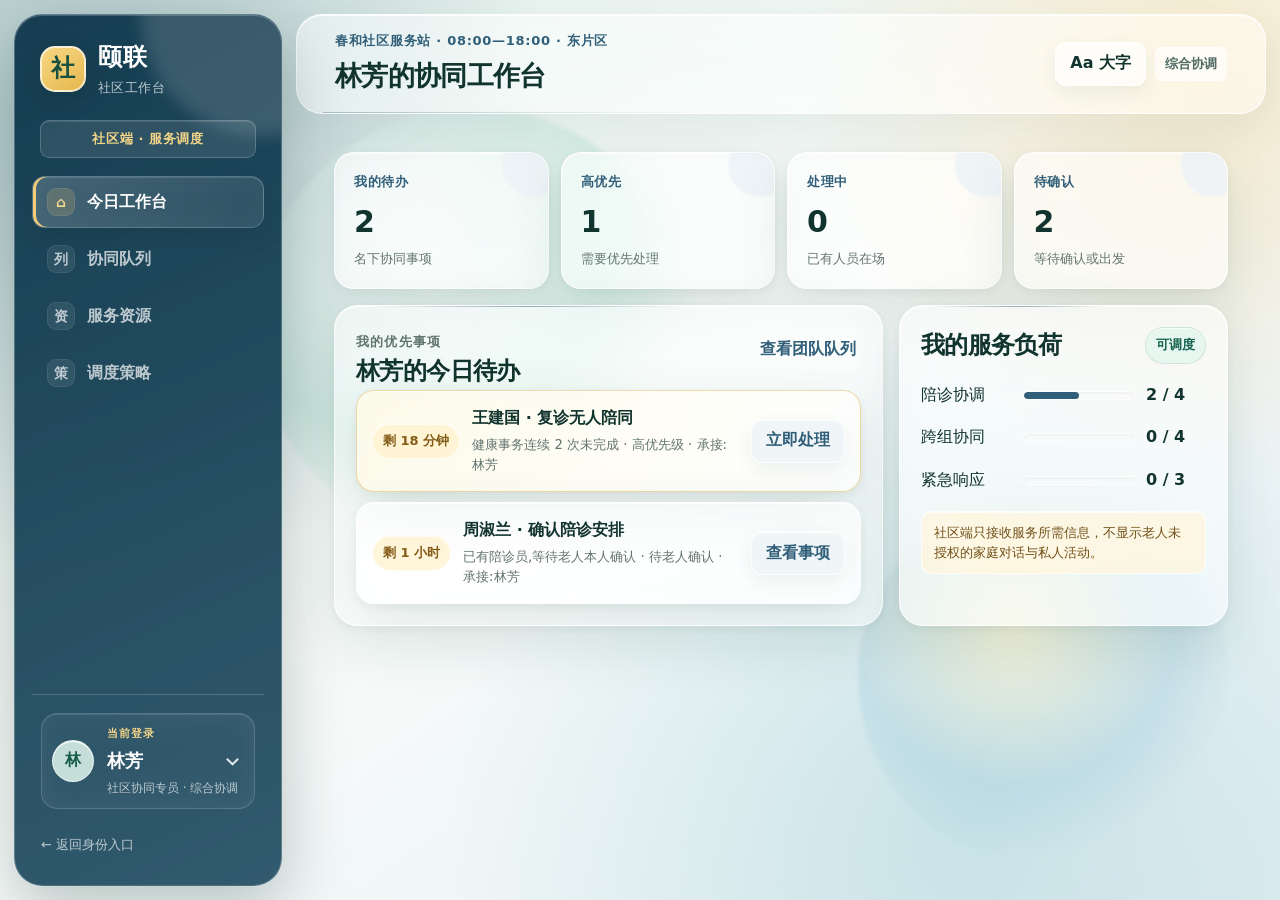
==== 颐联平台/community/index.html @ 59d04535 "Add files via upload" ====
<!doctype html><html lang="zh-CN"><head><meta charset="UTF-8"/><meta name="viewport" content="width=device-width,initial-scale=1"/><meta name="description" content="颐联社区端——服务队列与资源调度"/><title>颐联社区端 · 春和社区</title><link rel="icon" type="image/svg+xml" href="../favicon.svg"/><link rel="stylesheet" href="../role.css?v=8"/></head>
<body class="role-app" data-role="community"><div class="app-shell"><aside class="sidebar"><div class="brand"><div class="brand-mark">社</div><div><strong>颐联</strong><span>社区工作台</span></div></div><div class="role-badge">社区端 · 服务调度</div><nav class="nav-list"><button class="nav-item active" data-view="workbench"><span>⌂</span>今日工作台</button><button class="nav-item" data-view="queue"><span>列</span>协同队列</button><button class="nav-item" data-view="resources"><span>资</span>服务资源</button><button class="nav-item" data-view="rules"><span>策</span>调度策略</button></nav><div class="sidebar-foot"><div class="staff-login"><div class="avatar" id="staffAvatar">林</div><div class="staff-login-copy"><span class="staff-login-label">当前登录</span><span class="staff-select-wrap"><select id="staffSelect" aria-label="切换登录服务人员"></select></span><small id="staffRole">春和社区专员</small></div></div><a class="back-entry" href="../">← 返回身份入口</a></div></aside>
<main class="main"><header class="topbar"><button class="menu-button" id="menuButton" aria-label="打开导航菜单">☰</button><div><p class="eyebrow" id="communityEyebrow">春和社区服务站 · 今日值班 8 人</p><h1 id="communityTitle">社区协同工作台</h1></div><div class="top-actions"><button class="display-button" id="largeTextBtn">Aa 大字</button><span class="readonly-badge" id="staffSpecialtyBadge">服务人员</span></div></header><div class="workspace">
<section data-panel="workbench"><div class="metric-grid" id="workbenchMetrics"></div><div class="grid-2"><article class="card"><div class="card-head"><div><p class="section-kicker">我的优先事项</p><h2 id="personalQueueTitle">今日待处理</h2></div><button class="text-button" data-view-jump="queue">查看团队队列</button></div><div class="queue-list" id="priorityQueue"></div></article><aside class="card"><div class="card-head"><h2>我的服务负荷</h2><span class="status done" id="availabilityStatus">当前可调度</span></div><div id="capacitySummary"></div><p class="privacy-note">社区端只接收服务所需信息，不显示老人未授权的家庭对话与私人活动。</p></aside></div></section>

<section data-panel="queue" hidden><div class="view-heading"><div><p class="section-kicker">服务事项，不是家庭私聊</p><h2>协同队列</h2><p>按风险与剩余时限处理社区职责范围内的事项。</p></div><button class="outline-button" id="sortQueueBtn">当前：风险优先</button></div><div class="queue-list" id="fullQueue"></div></section>

<section data-panel="resources" hidden><div class="view-heading"><div><p class="section-kicker">人员与时段</p><h2>服务资源</h2><p>查看8位值班人员的专业方向、当前状态和个人工作台。</p></div></div><div class="grid-equal"><div class="card"><div class="card-head"><h2>今日队列构成</h2><span class="readonly-badge">实时统计</span></div><div id="capacityFull"></div></div><div class="card"><div class="card-head"><h2>今日值班人员</h2><span class="readonly-badge">8 人在线</span></div><div class="contact-grid" style="grid-template-columns:1fr" id="workers"></div></div></div></section>

<section data-panel="rules" hidden><div class="view-heading"><div><p class="section-kicker">社区运营策略</p><h2>调度规则</h2><p>规则只负责提醒和分派，不替代老人、家属进行医疗或资金决策。</p></div><button class="primary-button" id="saveRulesBtn">保存规则</button></div><div class="card"><div class="rule-list"><label class="rule-row"><span><strong>完成后生成后续事项</strong><small>根据事件类型衔接回访、用药或复诊提醒</small></span><input class="switch" type="checkbox" data-rule="0" checked/></label><label class="rule-row"><span><strong>无人承接事项自动升级</strong><small>等待超过 30 分钟进入优先队列</small></span><input class="switch" type="checkbox" data-rule="1" checked/></label><label class="rule-row"><span><strong>连续中断触发关怀回访</strong><small>同类事项连续两次未完成时提醒专员</small></span><input class="switch" type="checkbox" data-rule="2" checked/></label><label class="rule-row"><span><strong>高风险数字信息升级</strong><small>达到阈值后请求家属共同核验</small></span><input class="switch" type="checkbox" data-rule="3" checked/></label></div></div></section>
</div></main></div><div class="drawer-backdrop" id="drawerBackdrop"></div>
<dialog id="caseDialog"><div class="dialog-body"><div class="dialog-head"><div><p class="section-kicker">社区服务事项</p><h2 id="caseTitle">事项详情</h2></div><button type="button" class="close-button" data-close-case>×</button></div><p class="muted" id="caseDescription"></p><div class="privacy-note">仅显示完成本次服务所需的信息。家庭私聊和未授权内容不会向社区开放。</div><div class="dialog-actions"><button class="outline-button" data-close-case>关闭</button><button class="primary-button" id="claimCaseBtn">由我承接</button></div></div></dialog>
<div class="toast" id="toast"></div><script src="../seed.js?v=8"></script><script src="../shared.js?v=8"></script><script src="./community.js?v=8"></script></body></html>
---- 颐联平台/role.css ----
/* ---------------------------------------------------------------------------
   颐联 · 样式表
   本文件按“层”组织。层与层之间的优先级由下面这一行声明决定,
   不再依赖规则在文件里出现的先后顺序。
   顺序(从左到右 = 优先级由低到高): base → system2026 → glass → staff → a11y → fixes
     base       初版结构:栅格、组件骨架、基础排版
     system2026 2026 视觉系统:配色、圆角、动效基调
     glass      玻璃拟态表面层(最近一次整体视觉升级)
     staff      社区端“当前登录服务人员”切换器
     a11y       无障碍、低端设备性能,以及本轮新增的少量界面元素
     fixes      例外层:少数必须压过 glass 的高优先级规则集中放这里,各条都注明原因
   新增样式优先加进 a11y;确实需要压过 a11y/glass 时再加进 fixes 并写明原因。
   --------------------------------------------------------------------------- */
@layer base, system2026, glass, staff, a11y, fixes;

@layer base {

:root { --bg:#f3f6f4; --surface:#fff; --ink:#10352d; --muted:#687b75; --line:#d8e2dd; --green:#155f4d; --green2:#2e7c69; --mint:#e6f2ed; --gold:#e9b951; --gold-soft:#fff3d8; --plum:#76516f; --plum-soft:#f4eaf2; --blue:#315f79; --blue-soft:#e7f0f5; --red:#a34239; --red-soft:#fbeae7; --shadow:0 12px 36px rgba(16,53,45,.08); font-family:Inter,"Microsoft YaHei","PingFang SC",system-ui,sans-serif; color:var(--ink); background:var(--bg); }
* { box-sizing:border-box; }
body { margin:0; min-height:100vh; background:var(--bg); color:var(--ink); }
button,input,select,textarea { font:inherit; }
button,a { -webkit-tap-highlight-color:transparent; }
button { cursor:pointer; }
a { color:inherit; text-decoration:none; }
h1,h2,h3,p { margin-top:0; }
[hidden] { display:none !important; }

/* Role entrance */
.portal-page { background:radial-gradient(circle at 12% 8%,rgba(233,185,81,.18),transparent 24%),linear-gradient(135deg,#0e4035 0 31%,#f2f6f3 31%); }
.portal-shell { width:min(1180px,calc(100% - 40px)); min-height:100vh; margin:auto; padding:40px 0; display:grid; align-content:center; gap:34px; }
.portal-brand { display:flex; align-items:center; gap:13px; color:white; }
.portal-brand>span,.brand-mark { width:52px; height:52px; display:grid; place-items:center; border-radius:16px; background:#f2c96f; color:#174f41; font-size:1.6875rem; font-weight:900; box-shadow:inset 0 0 0 2px rgba(255,255,255,.35); }
.portal-brand strong,.portal-brand small { display:block; }
.portal-brand strong { font-size:1.625rem; }
.portal-brand small { margin-top:2px; opacity:.78; }
.portal-intro { max-width:720px; margin-left:32%; padding-left:32px; }
.portal-intro p,.section-kicker { margin-bottom:7px; color:var(--green2); font-weight:800; letter-spacing:.06em; }
.portal-intro h1 { margin-bottom:12px; font-size:clamp(2.125rem,5vw,3.5rem); line-height:1.12; letter-spacing:-.04em; }
.portal-intro span { color:var(--muted); font-size:1.125rem; }
.role-entry-grid { display:grid; grid-template-columns:repeat(3,1fr); gap:16px; }
.role-entry { min-height:250px; padding:25px; border:1px solid var(--line); border-radius:24px; background:rgba(255,255,255,.96); box-shadow:var(--shadow); display:flex; flex-direction:column; justify-content:space-between; transition:.2s ease; }
.role-entry:hover { transform:translateY(-5px); box-shadow:0 20px 50px rgba(16,53,45,.15); }
.role-entry>i { width:52px; height:52px; display:grid; place-items:center; border-radius:15px; font-style:normal; font-size:1.375rem; font-weight:900; }
.elder-entry>i { background:var(--gold-soft); color:#805a18; }
.family-entry>i { background:var(--plum-soft); color:var(--plum); }
.community-entry>i { background:var(--blue-soft); color:var(--blue); }
.role-entry small { color:var(--muted); font-weight:750; }
.role-entry h2 { margin:5px 0 8px; font-size:1.875rem; }
.role-entry p { color:var(--muted); line-height:1.65; }
.role-entry b { color:var(--green); }
.portal-foot { margin-left:32%; padding-left:32px; color:var(--muted); font-size:0.875rem; }

/* Independent role applications */
.role-app { --accent:var(--green); --accent-soft:var(--mint); }
.role-app[data-role="family"] { --accent:var(--plum); --accent-soft:var(--plum-soft); }
.role-app[data-role="community"] { --accent:var(--blue); --accent-soft:var(--blue-soft); }
.app-shell { min-height:100vh; display:grid; grid-template-columns:272px 1fr; }
.sidebar { position:sticky; top:0; height:100vh; padding:27px 20px 22px; background:#103f35; color:white; display:flex; flex-direction:column; z-index:20; }
[data-role="family"] .sidebar { background:#3f3343; }
[data-role="community"] .sidebar { background:#173d50; }
.brand { display:flex; align-items:center; gap:12px; padding:0 8px 26px; }
.brand-mark { width:46px; height:46px; border-radius:14px; font-size:1.5rem; flex:0 0 auto; }
.brand strong,.brand span { display:block; }
.brand strong { font-size:1.4375rem; }
.brand span { margin-top:2px; font-size:0.8125rem; opacity:.72; }
.role-badge { margin:0 8px 22px; padding:8px 11px; border:1px solid rgba(255,255,255,.16); border-radius:9px; font-size:0.8125rem; color:#f5d993; text-align:center; font-weight:800; }
.nav-list { display:grid; gap:6px; }
.nav-item { width:100%; min-height:50px; padding:0 14px; border:0; border-radius:12px; background:transparent; color:rgba(255,255,255,.76); text-align:left; font-weight:750; display:flex; align-items:center; gap:12px; }
.nav-item span { width:24px; text-align:center; font-size:1.125rem; }
.nav-item:hover,.nav-item.active { color:white; background:rgba(255,255,255,.13); }
.nav-item.active { box-shadow:inset 4px 0 #f1c66b; }
.sidebar-foot { margin-top:auto; padding:18px 9px 0; border-top:1px solid rgba(255,255,255,.14); }
.profile { display:flex; align-items:center; gap:10px; }
.avatar { width:42px; height:42px; border-radius:50%; display:grid; place-items:center; background:#dff0e9; color:#155a49; font-weight:900; }
.profile strong,.profile small { display:block; }
.profile small { margin-top:3px; color:rgba(255,255,255,.62); }
.back-entry { display:block; margin-top:14px; color:rgba(255,255,255,.68); font-size:0.8125rem; }
.main { min-width:0; }
.topbar { min-height:94px; padding:18px 34px; border-bottom:1px solid var(--line); background:rgba(243,246,244,.94); backdrop-filter:blur(10px); display:flex; align-items:center; justify-content:space-between; gap:20px; position:sticky; top:0; z-index:10; }
.topbar h1 { margin:4px 0 0; font-size:1.8125rem; }
.eyebrow { margin:0; color:var(--muted); font-size:0.8125rem; font-weight:750; }
.top-actions { display:flex; align-items:center; gap:9px; }
.menu-button,.icon-button,.display-button,.outline-button,.primary-button,.soft-button,.text-button { min-height:43px; border-radius:11px; font-weight:800; }
.menu-button,.icon-button { width:44px; border:1px solid var(--line); background:white; color:var(--ink); }
.menu-button { display:none; }
.display-button,.outline-button { padding:0 14px; border:1px solid var(--line); background:white; color:var(--ink); }
.primary-button { padding:0 16px; border:0; background:var(--accent); color:white; }
.soft-button { padding:0 14px; border:0; background:var(--accent-soft); color:var(--accent); }
.text-button { border:0; background:transparent; color:var(--accent); padding:0 5px; }
.workspace { width:min(1320px,100%); margin:auto; padding:28px 34px 54px; }
.view-heading { display:flex; align-items:flex-start; justify-content:space-between; gap:22px; margin-bottom:20px; }
.view-heading h2 { margin:4px 0 7px; font-size:1.875rem; }
.view-heading p { color:var(--muted); margin-bottom:0; line-height:1.6; }
.grid-2 { display:grid; grid-template-columns:1.25fr .75fr; gap:16px; }
.grid-equal { display:grid; grid-template-columns:1fr 1fr; gap:16px; }
.card { background:var(--surface); border:1px solid var(--line); border-radius:20px; padding:22px; box-shadow:var(--shadow); }
.card-head { display:flex; justify-content:space-between; align-items:flex-start; gap:16px; }
.card-head h2,.card-head h3 { margin:0; }
.card-head p { margin:5px 0 0; color:var(--muted); line-height:1.55; }
.status { padding:7px 10px; border-radius:999px; background:var(--gold-soft); color:#835b17; font-size:0.8125rem; font-weight:850; white-space:nowrap; }
.status.done { background:var(--mint); color:var(--green); }
.appointment-time { font-size:2.25rem; margin:18px 0 3px; }
.muted { color:var(--muted); line-height:1.6; }
.journey { display:grid; grid-template-columns:repeat(4,1fr); gap:8px; margin-top:24px; }
.journey span { padding:11px 9px; border-radius:11px; background:#f0f4f2; color:var(--muted); text-align:center; font-size:0.8125rem; }
.journey span.done,.journey span.current { background:var(--accent-soft); color:var(--accent); font-weight:800; }
.score { display:flex; gap:18px; align-items:center; margin:18px 0; }
.score-ring { width:104px; height:104px; flex:0 0 auto; border-radius:50%; display:grid; place-items:center; background:conic-gradient(var(--accent) 0 86%,#e7eeea 86%); position:relative; }
.score-ring::after { content:""; position:absolute; inset:9px; border-radius:50%; background:white; }
.score-ring b { position:relative; z-index:1; font-size:1.875rem; }
.signal-list { display:grid; gap:9px; }
.signal { display:flex; justify-content:space-between; padding:10px 0; border-top:1px solid var(--line); }
.signal small { color:var(--muted); }
.metric-grid { display:grid; grid-template-columns:repeat(4,1fr); gap:12px; margin-bottom:16px; }
.metric { background:white; border:1px solid var(--line); border-radius:16px; padding:17px; }
.metric span,.metric small { display:block; color:var(--muted); }
.metric b { display:block; font-size:1.8125rem; margin:7px 0 4px; }
.section-title { display:flex; justify-content:space-between; align-items:center; gap:16px; margin:26px 0 13px; }
.section-title h2 { margin:0; font-size:1.375rem; }
.event-grid,.contact-grid { display:grid; grid-template-columns:repeat(3,1fr); gap:12px; }
.event-card { padding:17px; border:1px solid var(--line); border-radius:16px; background:white; }
.event-meta { display:flex; justify-content:space-between; color:var(--muted); font-size:0.8125rem; }
.event-card h3 { margin:13px 0 7px; }
.event-card p { min-height:48px; color:var(--muted); line-height:1.55; }
.event-owner { display:flex; justify-content:space-between; align-items:center; gap:10px; padding-top:12px; border-top:1px solid var(--line); font-size:0.8125rem; }
.contact-card { display:grid; grid-template-columns:46px 1fr; align-items:center; gap:11px; padding:17px; border:1px solid var(--line); border-radius:16px; background:white; }
.contact-card button,.contact-card>.readonly-badge { grid-column:2; justify-self:start; }
.contact-card strong,.contact-card small,.contact-card em { display:block; }
.contact-card small { margin-top:4px; color:var(--muted); }
.contact-card em { margin-top:5px; color:var(--green); font-style:normal; font-size:0.8125rem; }
.person-avatar { width:44px; height:44px; display:grid; place-items:center; border-radius:13px; background:var(--accent-soft); color:var(--accent); font-weight:900; }
.permission-list,.rule-list { display:grid; }
.permission-row,.rule-row { display:grid; grid-template-columns:1fr auto; align-items:center; gap:16px; padding:16px 0; border-bottom:1px solid var(--line); }
.permission-row:last-child,.rule-row:last-child { border-bottom:0; }
.permission-row strong,.permission-row small,.rule-row strong,.rule-row small { display:block; }
.permission-row small,.rule-row small { margin-top:4px; color:var(--muted); }
.switch { appearance:none; width:47px; height:27px; border-radius:999px; background:#cad6d0; position:relative; }
.switch::after { content:""; position:absolute; width:21px; height:21px; left:3px; top:3px; border-radius:50%; background:white; box-shadow:0 2px 5px rgba(0,0,0,.2); transition:.18s; }
.switch:checked { background:var(--accent); }
.switch:checked::after { transform:translateX(20px); }
.inbox-list,.queue-list,.timeline { display:grid; gap:10px; }
.message-row { display:grid; grid-template-columns:48px minmax(0,1fr) auto; align-items:center; gap:12px; padding:15px; border:1px solid var(--line); border-radius:14px; background:white; }
.queue-row { display:grid; grid-template-columns:auto minmax(0,1fr) auto; align-items:center; gap:12px; padding:15px; border:1px solid var(--line); border-radius:14px; background:white; }
.message-row.pending,.queue-row.urgent { border-color:#e6c776; background:#fffaf0; }
.message-row strong,.message-row small,.message-row em,.queue-row strong,.queue-row small { display:block; }
.message-row small,.queue-row small { color:var(--muted); margin-top:4px; }
.message-row em { color:var(--accent); font-style:normal; font-size:0.8125rem; margin-top:5px; }
.empty { padding:34px 18px; border:1px dashed #c7d4ce; border-radius:14px; color:var(--muted); text-align:center; }
.readonly-badge { padding:6px 9px; border-radius:8px; background:#eef2f0; color:var(--muted); font-size:0.8125rem; font-weight:800; }
.timeline-item { position:relative; padding:13px 13px 13px 32px; border-left:2px solid var(--accent-soft); }
.timeline-item::before { content:""; position:absolute; width:12px; height:12px; border-radius:50%; background:var(--accent); left:-7px; top:18px; }
.timeline-item strong,.timeline-item span { display:block; }
.timeline-item span { margin-top:4px; color:var(--muted); font-size:0.8125rem; }
.capacity-row { display:grid; grid-template-columns:92px 1fr 60px; align-items:center; gap:10px; margin:18px 0; }
.capacity-bar { height:9px; border-radius:999px; background:#e7ece9; overflow:hidden; }
.capacity-bar i { display:block; height:100%; background:var(--accent); border-radius:inherit; }
.safety-box textarea,.form-field textarea,.form-field input,.form-field select { width:100%; border:1px solid #cad7d1; border-radius:11px; padding:12px; outline:0; background:white; color:var(--ink); }
.safety-box textarea,.form-field textarea { min-height:98px; resize:vertical; }
.form-field { display:grid; gap:7px; margin:14px 0; font-weight:750; }
.risk-result { margin-top:14px; padding:15px; border-radius:13px; background:var(--red-soft); color:var(--red); line-height:1.6; }
.privacy-note { padding:11px 12px; border-radius:10px; background:var(--gold-soft); color:#725018; font-size:0.8125rem; line-height:1.5; }
dialog { width:min(540px,calc(100% - 28px)); padding:0; border:0; border-radius:21px; color:var(--ink); box-shadow:0 24px 80px rgba(16,47,39,.3); }
dialog::backdrop { background:rgba(8,31,25,.55); backdrop-filter:blur(3px); }
.dialog-body { padding:25px; }
.dialog-head { display:flex; justify-content:space-between; gap:16px; margin-bottom:17px; }
.dialog-head h2 { margin:4px 0 0; }
.close-button { width:36px; height:36px; flex:0 0 auto; border:0; border-radius:50%; background:#edf2ef; color:var(--muted); font-size:1.375rem; }
.dialog-actions { display:flex; justify-content:flex-end; gap:9px; margin-top:18px; }
.conversation { display:grid; gap:8px; max-height:210px; overflow:auto; margin:14px 0; }
.bubble { width:88%; padding:10px 12px; border-radius:13px 13px 13px 4px; background:#edf3f0; }
.bubble.reply { justify-self:end; border-radius:13px 13px 4px 13px; background:var(--accent-soft); }
.bubble b,.bubble span { display:block; }
.bubble b { color:var(--muted); font-size:0.75rem; }
.bubble span { margin-top:3px; line-height:1.45; }
.quick-row { display:flex; flex-wrap:wrap; gap:7px; margin:10px 0; }
.quick-row button { border:1px solid var(--line); border-radius:9px; padding:8px 10px; background:white; color:var(--accent); font-size:0.8125rem; font-weight:750; }
.notification-dot { display:inline-block; width:8px; height:8px; margin-left:4px; border-radius:50%; background:#e2a627; }
.toast { position:fixed; right:24px; bottom:24px; z-index:100; padding:13px 17px; border-radius:11px; background:#123f35; color:white; box-shadow:var(--shadow); opacity:0; transform:translateY(18px); pointer-events:none; transition:.2s; }
.toast.show { opacity:1; transform:translateY(0); }
.drawer-backdrop { display:none; }
/* 大字模式:不再靠给 body 加一个更大的绝对字号,而是缩放 :root 的基准字号,
   让所有以 rem 表达的字号一起变大。规则见 glass 层的 html.large-text。
   (旧版这里的 .large-text{font-size:19px} 早已被后面的 118% 覆盖,一并移除。) */

@media (max-width:1050px) {
  .grid-2,.grid-equal { grid-template-columns:1fr; }
  .event-grid,.contact-grid { grid-template-columns:repeat(2,1fr); }
  .metric-grid { grid-template-columns:repeat(2,1fr); }
}
@media (max-width:800px) {
  .portal-page { background:#f2f6f3; }
  .portal-shell { align-content:start; }
  .portal-brand { color:var(--ink); }
  .portal-intro,.portal-foot { margin-left:0; padding-left:0; }
  .role-entry-grid { grid-template-columns:1fr; }
  .role-entry { min-height:210px; }
  .app-shell { display:block; }
  .sidebar { position:fixed; width:265px; transform:translateX(-100%); transition:.2s; }
  body.menu-open .sidebar { transform:translateX(0); }
  .menu-button { display:inline-grid; place-items:center; }
  body.menu-open .drawer-backdrop { display:block; position:fixed; inset:0; background:rgba(8,31,25,.45); z-index:15; }
  .topbar { padding:15px 18px; }
  .workspace { padding:20px 18px 42px; }
}
@media (max-width:590px) {
  .portal-shell { width:min(100% - 24px,1180px); padding:22px 0; }
  .portal-intro h1 { font-size:2.125rem; }
  .event-grid,.contact-grid,.metric-grid { grid-template-columns:1fr; }
  .view-heading { flex-direction:column; }
  .topbar h1 { font-size:1.3125rem; }
  .display-button { padding:0 10px; }
  .message-row,.contact-card { grid-template-columns:44px minmax(0,1fr); }
  .queue-row { grid-template-columns:auto minmax(0,1fr); }
  .message-row button,.queue-row button,.contact-card button { grid-column:2; justify-self:start; }
  .journey { grid-template-columns:1fr 1fr; }
  .dialog-actions { flex-direction:column-reverse; }
  .dialog-actions button { width:100%; }
}

}

@layer system2026 {

/* 2026 visual system: quiet care, clear boundaries */
:root {
  --bg:#f4f7f6;
  --surface:#ffffff;
  --ink:#12342e;
  --muted:#62746f;
  --line:#d9e3df;
  --green:#176451;
  --green2:#2d7c68;
  --mint:#e8f3ef;
  --gold:#d9a83b;
  --gold-soft:#fff4d8;
  --plum:#76516f;
  --plum-soft:#f5edf4;
  --blue:#315f79;
  --blue-soft:#eaf1f5;
  --red:#a34239;
  --red-soft:#fbecea;
  --shadow:0 16px 42px rgba(18,52,46,.075);
  font-family:"Noto Sans SC","PingFang SC","Microsoft YaHei",system-ui,sans-serif;
}

html { scroll-behavior:smooth; text-rendering:optimizeLegibility; -webkit-font-smoothing:antialiased; }
body { font-family:inherit; line-height:1.55; }
h1,h2,h3 { text-wrap:balance; letter-spacing:-.025em; }
button,a,input,select,textarea { touch-action:manipulation; }
button:focus-visible,a:focus-visible,input:focus-visible,select:focus-visible,textarea:focus-visible,.switch:focus-visible {
  outline:3px solid color-mix(in srgb,var(--accent,var(--green)) 78%,white);
  outline-offset:3px;
}

/* Premium identity entrance */
.portal-page {
  min-height:100vh;
  background:
    radial-gradient(circle at 88% 10%,rgba(217,168,59,.18),transparent 24rem),
    linear-gradient(90deg,#103e35 0 35%,#eff5f2 35% 100%);
  position:relative;
  overflow-x:hidden;
}
.portal-page::before {
  content:"";
  position:fixed;
  inset:0;
  pointer-events:none;
  opacity:.5;
  background-image:linear-gradient(rgba(23,100,81,.035) 1px,transparent 1px),linear-gradient(90deg,rgba(23,100,81,.035) 1px,transparent 1px);
  background-size:32px 32px;
  mask-image:linear-gradient(90deg,transparent 25%,black 55%);
}
.portal-shell {
  width:min(1240px,calc(100% - 56px));
  min-height:100vh;
  margin:auto;
  padding:52px 0;
  display:grid;
  grid-template-columns:minmax(270px,.72fr) minmax(600px,1.55fr);
  grid-template-areas:"brand intro" "assurance entries" "foot entries";
  grid-template-rows:auto 1fr auto;
  align-items:center;
  gap:28px 72px;
  position:relative;
}
.portal-brand { grid-area:brand; align-self:start; color:white; }
.portal-brand>span,.brand-mark {
  border-radius:15px;
  background:linear-gradient(145deg,#f7d783,#e5b84f);
  color:#174f41;
  box-shadow:inset 0 0 0 1px rgba(255,255,255,.72),0 8px 22px rgba(5,32,26,.18);
}
.portal-brand strong { font-size:1.75rem; letter-spacing:.04em; }
.portal-brand small { font-size:0.875rem; letter-spacing:.04em; }
.portal-intro { grid-area:intro; max-width:760px; margin:0; padding:0; align-self:end; }
.portal-intro p { margin-bottom:10px; font-size:0.9375rem; letter-spacing:.12em; }
.portal-intro h1 { max-width:710px; margin-bottom:14px; font-size:clamp(2.375rem,4.6vw,3.875rem); line-height:1.12; font-weight:700; letter-spacing:-.055em; }
.portal-intro span { display:block; max-width:650px; color:#5c706a; font-size:1.125rem; line-height:1.75; }
.portal-assurance { grid-area:assurance; align-self:center; display:grid; gap:2px; color:rgba(255,255,255,.82); }
.portal-assurance span { min-height:48px; display:flex; align-items:center; gap:12px; border-bottom:1px solid rgba(255,255,255,.13); font-size:0.875rem; letter-spacing:.04em; }
.portal-assurance b { color:#efc86e; font-size:0.75rem; letter-spacing:.1em; }
.role-entry-grid { grid-area:entries; align-self:stretch; display:grid; grid-template-columns:1fr; gap:12px; }
.role-entry {
  min-height:0;
  padding:22px 24px;
  border:1px solid rgba(203,218,212,.92);
  border-radius:22px;
  background:rgba(255,255,255,.9);
  box-shadow:0 10px 30px rgba(18,52,46,.055);
  display:grid;
  grid-template-columns:58px minmax(0,1fr) 42px;
  align-items:center;
  gap:18px;
  position:relative;
  overflow:hidden;
  transition:transform .22s ease,border-color .22s ease,box-shadow .22s ease,background .22s ease;
}
.role-entry::before { content:""; position:absolute; inset:0 auto 0 0; width:4px; background:var(--role-color); opacity:.88; }
.role-entry::after { content:"→"; width:40px; height:40px; display:grid; place-items:center; border-radius:50%; background:var(--role-soft); color:var(--role-color); font-size:1.1875rem; font-weight:700; }
.role-entry:hover { transform:translateX(6px); border-color:color-mix(in srgb,var(--role-color) 30%,var(--line)); box-shadow:0 18px 44px rgba(18,52,46,.11); background:white; }
.role-entry>i { width:58px; height:58px; border-radius:16px; background:var(--role-soft); color:var(--role-color); font-size:1.4375rem; }
.role-entry>div { min-width:0; display:grid; grid-template-columns:auto 1fr; align-items:baseline; column-gap:13px; }
.role-entry small { grid-column:1; color:var(--role-color); font-size:0.8125rem; letter-spacing:.08em; }
.role-entry h2 { grid-column:2; margin:0; font-size:1.625rem; font-weight:700; }
.role-entry p { grid-column:1 / -1; margin:7px 0 8px; color:var(--muted); line-height:1.6; }
.role-entry b { grid-column:1 / -1; color:var(--role-color); font-size:0.875rem; font-weight:600; }
.elder-entry { --role-color:#8a641e; --role-soft:#fff2d3; }
.family-entry { --role-color:#76516f; --role-soft:#f4eaf2; }
.community-entry { --role-color:#315f79; --role-soft:#e7f0f5; }
.portal-foot { grid-area:foot; margin:0; padding:0; align-self:end; color:rgba(255,255,255,.58); font-size:0.8125rem; line-height:1.7; }

/* Role applications */
.role-app { --sidebar:#103f35; --accent:#176451; --accent-soft:#e8f3ef; background:var(--bg); font-size:1rem; }
.role-app[data-role="family"] { --sidebar:#443747; --accent:#76516f; --accent-soft:#f5edf4; }
.role-app[data-role="community"] { --sidebar:#183f53; --accent:#315f79; --accent-soft:#eaf1f5; }
.app-shell { grid-template-columns:252px minmax(0,1fr); }
.sidebar {
  padding:26px 18px 20px;
  background:
    radial-gradient(circle at 12% 0,rgba(255,255,255,.09),transparent 17rem),
    var(--sidebar);
  box-shadow:10px 0 34px rgba(10,40,33,.07);
}
[data-role="family"] .sidebar,[data-role="community"] .sidebar { background:radial-gradient(circle at 12% 0,rgba(255,255,255,.085),transparent 17rem),var(--sidebar); }
.brand { padding:0 8px 22px; }
.brand strong { font-size:1.5rem; letter-spacing:.04em; }
.brand span { font-size:0.8125rem; letter-spacing:.035em; }
.role-badge { margin-bottom:18px; border-color:rgba(255,255,255,.13); background:rgba(255,255,255,.055); color:#f3d588; letter-spacing:.05em; }
.nav-list { gap:5px; }
.nav-item { min-height:52px; border-radius:13px; color:rgba(255,255,255,.7); font-weight:600; transition:background .18s ease,color .18s ease,transform .18s ease; }
.nav-item span { width:28px; height:28px; display:grid; place-items:center; border-radius:9px; background:rgba(255,255,255,.07); font-size:0.875rem; }
.nav-item:hover { transform:translateX(2px); }
.nav-item.active { background:rgba(255,255,255,.13); box-shadow:inset 3px 0 #efc86e; }
.nav-item.active span { background:rgba(239,200,110,.17); color:#f5d98d; }
.sidebar-foot { border-color:rgba(255,255,255,.12); }
.back-entry { min-height:44px; display:flex; align-items:center; border-radius:10px; transition:color .18s ease; }
.back-entry:hover { color:white; }
.main { background:linear-gradient(180deg,#f7faf8 0,#f2f6f4 36rem); }
.topbar {
  min-height:88px;
  padding:16px clamp(20px,3vw,38px);
  background:rgba(247,250,248,.9);
  border-bottom-color:rgba(201,216,210,.78);
  backdrop-filter:blur(16px) saturate(1.2);
}
.topbar::after { content:""; position:absolute; inset:auto 0 -1px; height:2px; background:linear-gradient(90deg,var(--accent),transparent 42%); opacity:.48; }
.topbar h1 { font-size:clamp(1.4375rem,2.1vw,1.875rem); font-weight:700; }
.eyebrow { color:var(--accent); letter-spacing:.055em; }
.workspace { width:min(1380px,100%); padding:30px clamp(20px,3vw,38px) 60px; }
.view-heading { margin-bottom:24px; }
.view-heading h2 { font-size:2rem; font-weight:700; }
.view-heading p { max-width:720px; }
.section-kicker { color:var(--accent); font-size:0.8125rem; letter-spacing:.09em; }
.card,.metric,.event-card,.contact-card,.message-row,.queue-row {
  border-color:rgba(203,218,212,.86);
  box-shadow:0 10px 30px rgba(18,52,46,.05);
}
.card { padding:24px; border-radius:20px; position:relative; overflow:hidden; }
.card::before { content:""; position:absolute; top:0; left:24px; right:24px; height:2px; background:linear-gradient(90deg,var(--accent),transparent); opacity:.42; }
.card-head h2,.card-head h3 { font-weight:700; }
.metric { min-height:128px; padding:19px; border-radius:17px; position:relative; overflow:hidden; }
.metric::after { content:""; position:absolute; width:64px; height:64px; right:-18px; top:-20px; border-radius:50%; background:var(--accent-soft); }
.metric span { color:var(--accent); font-size:0.8125rem; font-weight:600; letter-spacing:.04em; }
.metric b { font-size:1.875rem; font-weight:700; }
.metric small { line-height:1.5; }
.event-card,.contact-card,.message-row,.queue-row { border-radius:15px; transition:transform .18s ease,border-color .18s ease,box-shadow .18s ease; }
.event-card:hover,.contact-card:hover,.message-row:hover,.queue-row:hover { transform:translateY(-2px); border-color:color-mix(in srgb,var(--accent) 28%,var(--line)); box-shadow:0 15px 36px rgba(18,52,46,.08); }
.event-card p { min-height:0; }
.appointment-time { font-size:clamp(1.75rem,3vw,2.375rem); letter-spacing:-.035em; }
.status,.readonly-badge { border:1px solid rgba(196,159,78,.16); }
.status.done { border-color:rgba(23,100,81,.12); }
.primary-button,.soft-button,.outline-button,.display-button,.text-button,.icon-button,.menu-button,.close-button,.quick-row button {
  min-height:44px;
  transition:transform .16s ease,box-shadow .16s ease,background .16s ease,border-color .16s ease;
}
.primary-button { box-shadow:0 8px 18px color-mix(in srgb,var(--accent) 18%,transparent); }
.primary-button:hover,.soft-button:hover,.outline-button:hover,.display-button:hover,.icon-button:hover,.quick-row button:hover { transform:translateY(-1px); }
.primary-button:active,.soft-button:active,.outline-button:active,.display-button:active,.icon-button:active,.quick-row button:active { transform:translateY(0); }
.primary-button:disabled { opacity:.62; cursor:not-allowed; box-shadow:none; }
.switch { width:50px; height:29px; cursor:pointer; }
.switch::after { width:23px; height:23px; }
.switch:checked::after { transform:translateX(21px); }
.privacy-note { border:1px solid rgba(217,168,59,.16); background:#fff7e5; }
.empty { min-height:108px; display:grid; place-items:center; background:#fbfdfc; }
.toast { right:28px; bottom:28px; border-radius:13px; background:#143f36; box-shadow:0 18px 46px rgba(7,32,26,.22); }
dialog { border:1px solid rgba(255,255,255,.68); border-radius:22px; }
dialog[open] { animation:dialog-in .18s ease-out; }
.dialog-body { padding:26px; }
.form-field input,.form-field select,.form-field textarea,.safety-box textarea { min-height:48px; border-color:#c7d7d0; background:#fcfefd; }
.form-field input:focus,.form-field select:focus,.form-field textarea:focus,.safety-box textarea:focus { border-color:var(--accent); box-shadow:0 0 0 3px var(--accent-soft); }
html.large-text { font-size:118%; }
.large-text .eyebrow,.large-text .metric span,.large-text .metric small,.large-text .event-meta,.large-text .message-row small,.large-text .queue-row small { font-size:.8em; }
[data-role="elder"] .workspace { max-width:1280px; }
[data-role="elder"] .card { padding:27px; }
[data-role="elder"] .primary-button,[data-role="elder"] .soft-button,[data-role="elder"] .outline-button { min-height:48px; }
[data-role="community"] .workspace { max-width:1480px; }
[data-role="community"] .card { padding:21px; }

@keyframes dialog-in { from { opacity:0; transform:translateY(8px) scale(.985); } to { opacity:1; transform:none; } }

@media (max-width:1040px) {
  .portal-shell { width:min(920px,calc(100% - 40px)); grid-template-columns:1fr; grid-template-areas:"brand" "intro" "entries" "assurance" "foot"; gap:24px; align-content:start; }
  .portal-page { background:linear-gradient(180deg,#103e35 0 330px,#eff5f2 330px); }
  .portal-brand { color:white; }
  .portal-intro { margin-top:16px; }
  .portal-intro h1 { color:white; }
  .portal-intro p { color:#efc86e; }
  .portal-intro span { color:rgba(255,255,255,.72); }
  .portal-assurance { grid-template-columns:repeat(3,1fr); color:var(--muted); }
  .portal-assurance span { justify-content:center; border:1px solid var(--line); border-radius:12px; background:rgba(255,255,255,.72); }
  .portal-assurance b { color:var(--green2); }
  .portal-foot { color:var(--muted); }
}

@media (max-width:800px) {
  html { scroll-padding-top:86px; }
  .app-shell { display:block; }
  .sidebar { width:min(286px,86vw); padding-top:22px; box-shadow:18px 0 50px rgba(5,25,21,.22); }
  .topbar { min-height:82px; padding:13px 16px; }
  .topbar h1 { margin-top:2px; }
  .workspace { padding:22px 16px 48px; }
  .card { padding:21px; }
  .role-entry:hover,.event-card:hover,.contact-card:hover,.message-row:hover,.queue-row:hover { transform:none; }
}

@media (max-width:590px) {
  .portal-shell { width:min(100% - 28px,920px); padding:24px 0 32px; gap:20px; }
  .portal-page { background:linear-gradient(180deg,#103e35 0 378px,#eff5f2 378px); }
  .portal-brand>span { width:48px; height:48px; font-size:1.5rem; }
  .portal-brand strong { font-size:1.5rem; }
  .portal-intro { margin-top:2px; }
  .portal-intro p { margin-bottom:7px; }
  .portal-intro h1 { font-size:clamp(1.9375rem,9vw,2.5rem); line-height:1.18; letter-spacing:-.045em; }
  .portal-intro span { font-size:1rem; line-height:1.7; }
  .role-entry { padding:18px; grid-template-columns:50px minmax(0,1fr); gap:14px; border-radius:18px; }
  .role-entry::after { display:none; }
  .role-entry>i { width:50px; height:50px; border-radius:14px; font-size:1.25rem; }
  .role-entry>div { display:block; }
  .role-entry h2 { margin:2px 0 4px; font-size:1.5625rem; }
  .role-entry p { margin:0 0 8px; font-size:0.9375rem; }
  .role-entry b { font-size:0.875rem; }
  .portal-assurance { grid-template-columns:1fr; gap:8px; }
  .portal-assurance span { justify-content:flex-start; padding:0 15px; }
  .topbar { display:grid; grid-template-columns:44px minmax(0,1fr) auto; gap:10px; }
  .topbar .eyebrow { display:none; }
  .topbar h1 { font-size:1.25rem; white-space:nowrap; overflow:hidden; text-overflow:ellipsis; }
  .top-actions { gap:6px; }
  .top-actions .readonly-badge { display:none; }
  .display-button { font-size:0.875rem; }
  .view-heading h2 { font-size:1.75rem; }
  .metric-grid { grid-template-columns:repeat(2,minmax(0,1fr)); gap:10px; }
  .metric { min-height:108px; }
  .section-title { align-items:flex-start; }
  .section-title:has(button) { flex-wrap:wrap; }
  .message-row,.queue-row { padding:14px; }
  .toast { left:16px; right:16px; bottom:16px; text-align:center; }
}

}

@layer glass {

/* 2026 glass surface system — luminous, readable and role-aware */
:root {
  --glass-fill:rgba(255,255,255,.58);
  --glass-fill-strong:rgba(255,255,255,.76);
  --glass-fill-soft:rgba(255,255,255,.4);
  --glass-stroke:rgba(255,255,255,.76);
  --glass-stroke-muted:rgba(160,190,181,.34);
  --glass-highlight:inset 0 1px 0 rgba(255,255,255,.9);
  --glass-shadow:0 18px 55px rgba(20,71,60,.12),0 3px 12px rgba(20,71,60,.06);
  --glass-shadow-hover:0 24px 70px rgba(20,71,60,.17),0 6px 18px rgba(20,71,60,.08);
  --glass-blur:blur(22px) saturate(1.35);
  --glass-blur-soft:blur(14px) saturate(1.2);
  --bg:#e9f3ef;
  --surface:rgba(255,255,255,.62);
  --line:rgba(146,180,169,.38);
  --shadow:var(--glass-shadow);
}

body {
  background:
    radial-gradient(circle at 9% 9%,rgba(102,200,168,.38),transparent 30rem),
    radial-gradient(circle at 92% 13%,rgba(237,193,95,.3),transparent 26rem),
    radial-gradient(circle at 78% 87%,rgba(87,159,194,.28),transparent 34rem),
    linear-gradient(145deg,#dcece6 0%,#f7fbf9 46%,#e3eff3 100%);
  background-attachment:fixed;
}

.role-app {
  min-height:100vh;
  background:
    radial-gradient(circle at 8% 15%,color-mix(in srgb,var(--accent) 30%,transparent),transparent 28rem),
    radial-gradient(circle at 94% 8%,rgba(242,196,101,.29),transparent 25rem),
    radial-gradient(circle at 75% 92%,rgba(100,181,192,.25),transparent 32rem),
    linear-gradient(145deg,#dcece6 0%,#f8fbfa 47%,#e4eef2 100%);
  background-attachment:fixed;
  position:relative;
  isolation:isolate;
}

.role-app::before,.role-app::after {
  content:"";
  position:fixed;
  z-index:-1;
  border-radius:50%;
  pointer-events:none;
  filter:blur(2px);
}

.role-app::before {
  width:min(34vw,520px);
  aspect-ratio:1;
  left:20%;
  top:12%;
  background:radial-gradient(circle at 35% 30%,rgba(255,255,255,.72),rgba(133,211,184,.22) 48%,transparent 72%);
}

.role-app::after {
  width:min(29vw,450px);
  aspect-ratio:1;
  right:4%;
  bottom:4%;
  background:radial-gradient(circle at 42% 36%,rgba(255,244,207,.68),rgba(108,173,207,.16) 50%,transparent 72%);
}

.app-shell {
  grid-template-columns:268px minmax(0,1fr);
  gap:14px;
  padding:14px;
  position:relative;
  z-index:1;
}

.main { min-width:0; background:transparent; }

.sidebar {
  top:14px;
  height:calc(100vh - 28px);
  padding:24px 17px 18px;
  border:1px solid rgba(255,255,255,.24);
  border-radius:28px;
  background:linear-gradient(155deg,rgba(8,57,46,.88),rgba(15,66,55,.66)),rgba(12,59,49,.78);
  -webkit-backdrop-filter:blur(24px) saturate(1.25);
  backdrop-filter:blur(24px) saturate(1.25);
  box-shadow:0 24px 65px rgba(5,39,32,.25),inset 0 1px 0 rgba(255,255,255,.2);
  overflow:hidden;
}

[data-role="family"] .sidebar { background:linear-gradient(155deg,rgba(66,46,68,.9),rgba(91,63,88,.66)),rgba(68,52,71,.8); }
[data-role="community"] .sidebar { background:linear-gradient(155deg,rgba(18,58,78,.9),rgba(39,84,105,.65)),rgba(24,63,83,.8); }

.sidebar::before {
  content:"";
  position:absolute;
  width:240px;
  height:240px;
  top:-120px;
  right:-100px;
  border-radius:50%;
  background:rgba(255,255,255,.14);
  filter:blur(8px);
  pointer-events:none;
}

.brand,.role-badge,.nav-list,.sidebar-foot { position:relative; z-index:1; }
.brand-mark { border:1px solid rgba(255,255,255,.72); -webkit-backdrop-filter:var(--glass-blur-soft); backdrop-filter:var(--glass-blur-soft); }
.role-badge { background:rgba(255,255,255,.09); border-color:rgba(255,255,255,.2); box-shadow:inset 0 1px 0 rgba(255,255,255,.12); }
.nav-item { border:1px solid transparent; }
.nav-item span { border:1px solid rgba(255,255,255,.08); background:rgba(255,255,255,.075); }
.nav-item:hover { border-color:rgba(255,255,255,.12); background:rgba(255,255,255,.1); }
.nav-item.active {
  border-color:rgba(255,255,255,.17);
  background:linear-gradient(110deg,rgba(255,255,255,.2),rgba(255,255,255,.1));
  box-shadow:inset 3px 0 #f3ce78,inset 0 1px 0 rgba(255,255,255,.13),0 8px 24px rgba(0,0,0,.1);
  -webkit-backdrop-filter:blur(12px);
  backdrop-filter:blur(12px);
}
.sidebar-foot { border-color:rgba(255,255,255,.18); }
.avatar { border:1px solid rgba(255,255,255,.55); background:rgba(224,246,238,.86); box-shadow:inset 0 1px 0 white; }

.topbar {
  top:14px;
  min-height:88px;
  padding:16px clamp(20px,3vw,38px);
  border:1px solid var(--glass-stroke);
  border-radius:26px;
  background:rgba(255,255,255,.52);
  -webkit-backdrop-filter:var(--glass-blur);
  backdrop-filter:var(--glass-blur);
  box-shadow:var(--glass-highlight),0 14px 40px rgba(20,71,60,.08);
}
.topbar::after { left:26px; right:26px; bottom:0; height:1px; opacity:.34; }
.workspace { padding-top:38px; }

.card,.metric,.event-card,.contact-card,.message-row,.queue-row,.empty,.portal-assurance span {
  border:1px solid var(--glass-stroke);
  background:var(--glass-fill);
  -webkit-backdrop-filter:var(--glass-blur);
  backdrop-filter:var(--glass-blur);
  box-shadow:var(--glass-highlight),var(--glass-shadow);
}

.card { border-radius:24px; }
.card::before { left:25px; right:25px; height:1px; background:linear-gradient(90deg,transparent,var(--accent),rgba(255,255,255,.9),transparent); opacity:.52; }
.metric { border-radius:20px; }
.metric::after { background:color-mix(in srgb,var(--accent-soft) 72%,rgba(255,255,255,.5)); filter:blur(1px); }
.event-card,.contact-card,.message-row,.queue-row { border-radius:18px; }
.event-card:hover,.contact-card:hover,.message-row:hover,.queue-row:hover {
  border-color:color-mix(in srgb,var(--accent) 38%,white);
  background:rgba(255,255,255,.7);
  box-shadow:var(--glass-highlight),var(--glass-shadow-hover);
}
.message-row.pending,.queue-row.urgent { border-color:rgba(217,168,59,.42); background:linear-gradient(120deg,rgba(255,249,228,.75),rgba(255,255,255,.5)); }
.empty { border-style:dashed; background:rgba(255,255,255,.34); }

.journey span,.readonly-badge,.status,.privacy-note,.risk-result,.bubble,.quick-row button {
  border:1px solid rgba(255,255,255,.7);
  -webkit-backdrop-filter:var(--glass-blur-soft);
  backdrop-filter:var(--glass-blur-soft);
  box-shadow:inset 0 1px 0 rgba(255,255,255,.72);
}
.journey span { background:rgba(255,255,255,.42); }
.journey span.done,.journey span.current { background:color-mix(in srgb,var(--accent-soft) 80%,rgba(255,255,255,.4)); }
.readonly-badge { background:rgba(255,255,255,.44); color:#526c65; }
.status { background:rgba(255,241,204,.72); }
.status.done { background:rgba(221,244,234,.68); }
.privacy-note { background:rgba(255,244,213,.62); }
.risk-result { background:rgba(251,228,224,.68); }
.bubble { background:rgba(255,255,255,.48); }
.bubble.reply { background:color-mix(in srgb,var(--accent-soft) 80%,rgba(255,255,255,.42)); }
.score-ring::after { background:rgba(250,253,252,.9); box-shadow:inset 0 1px 4px rgba(20,71,60,.08); }
.capacity-bar { border:1px solid rgba(255,255,255,.66); background:rgba(255,255,255,.42); box-shadow:inset 0 1px 4px rgba(20,71,60,.08); }

.menu-button,.icon-button,.display-button,.outline-button,.soft-button,.quick-row button,.close-button {
  border:1px solid var(--glass-stroke);
  background:rgba(255,255,255,.5);
  -webkit-backdrop-filter:var(--glass-blur-soft);
  backdrop-filter:var(--glass-blur-soft);
  box-shadow:var(--glass-highlight),0 7px 20px rgba(20,71,60,.07);
}
.soft-button { background:color-mix(in srgb,var(--accent-soft) 70%,rgba(255,255,255,.52)); color:var(--accent); }
.primary-button {
  border:1px solid color-mix(in srgb,var(--accent) 76%,white);
  background:linear-gradient(135deg,color-mix(in srgb,var(--accent) 94%,white),color-mix(in srgb,var(--accent) 82%,#102f29));
  box-shadow:inset 0 1px 0 rgba(255,255,255,.28),0 10px 24px color-mix(in srgb,var(--accent) 22%,transparent);
}
.text-button { border-radius:10px; background:rgba(255,255,255,.18); }
.menu-button:hover,.icon-button:hover,.display-button:hover,.outline-button:hover,.soft-button:hover,.quick-row button:hover,.close-button:hover { background:rgba(255,255,255,.76); box-shadow:var(--glass-highlight),0 10px 26px rgba(20,71,60,.11); }
.primary-button:hover { filter:brightness(1.04); box-shadow:inset 0 1px 0 rgba(255,255,255,.3),0 14px 30px color-mix(in srgb,var(--accent) 28%,transparent); }

.safety-box textarea,.form-field textarea,.form-field input,.form-field select {
  border:1px solid rgba(255,255,255,.82);
  background:rgba(255,255,255,.58);
  -webkit-backdrop-filter:var(--glass-blur-soft);
  backdrop-filter:var(--glass-blur-soft);
  box-shadow:inset 0 1px 0 rgba(255,255,255,.92),inset 0 -1px 5px rgba(27,74,64,.05);
}
.safety-box textarea:focus,.form-field textarea:focus,.form-field input:focus,.form-field select:focus { background:rgba(255,255,255,.82); box-shadow:0 0 0 3px color-mix(in srgb,var(--accent) 18%,transparent),inset 0 1px 0 white; }
.switch { border:1px solid rgba(255,255,255,.74); background:rgba(159,182,175,.48); box-shadow:inset 0 2px 6px rgba(26,69,59,.12); }
.switch::after { border:1px solid rgba(255,255,255,.94); background:rgba(255,255,255,.95); box-shadow:0 3px 9px rgba(20,61,52,.2); }

dialog {
  border:1px solid rgba(255,255,255,.86);
  background:rgba(246,251,249,.74);
  -webkit-backdrop-filter:blur(28px) saturate(1.45);
  backdrop-filter:blur(28px) saturate(1.45);
  box-shadow:inset 0 1px 0 white,0 28px 90px rgba(7,38,31,.32);
}
dialog::backdrop { background:rgba(15,45,39,.34); -webkit-backdrop-filter:blur(10px); backdrop-filter:blur(10px); }
.toast { border:1px solid rgba(255,255,255,.18); background:rgba(14,60,50,.88); -webkit-backdrop-filter:blur(18px); backdrop-filter:blur(18px); box-shadow:inset 0 1px 0 rgba(255,255,255,.18),0 18px 50px rgba(7,32,26,.24); }

/* Glass entrance */
.portal-page {
  background:
    radial-gradient(circle at 8% 15%,rgba(65,151,122,.55),transparent 30rem),
    radial-gradient(circle at 91% 8%,rgba(241,193,91,.42),transparent 27rem),
    radial-gradient(circle at 82% 85%,rgba(83,158,195,.35),transparent 35rem),
    linear-gradient(135deg,#143f36 0%,#b9d9cd 36%,#edf5f3 62%,#d8e9ef 100%);
  background-attachment:fixed;
}
.portal-page::before {
  opacity:.55;
  background-image:linear-gradient(rgba(255,255,255,.09) 1px,transparent 1px),linear-gradient(90deg,rgba(255,255,255,.09) 1px,transparent 1px);
  background-size:38px 38px;
  -webkit-mask-image:linear-gradient(115deg,black,transparent 70%);
  mask-image:linear-gradient(115deg,black,transparent 70%);
}
.portal-shell::before {
  content:"";
  position:absolute;
  inset:22px -28px;
  z-index:-1;
  border:1px solid rgba(255,255,255,.3);
  border-radius:38px;
  background:rgba(255,255,255,.08);
  -webkit-backdrop-filter:blur(8px);
  backdrop-filter:blur(8px);
  box-shadow:inset 0 1px 0 rgba(255,255,255,.22),0 26px 80px rgba(8,47,39,.14);
}
.portal-brand>span { background:linear-gradient(145deg,rgba(255,225,148,.94),rgba(229,184,79,.78)); }
.role-entry {
  border:1px solid rgba(255,255,255,.78);
  background:rgba(255,255,255,.53);
  -webkit-backdrop-filter:blur(22px) saturate(1.35);
  backdrop-filter:blur(22px) saturate(1.35);
  box-shadow:inset 0 1px 0 rgba(255,255,255,.95),0 18px 48px rgba(18,52,46,.1);
}
.role-entry::before { width:3px; box-shadow:0 0 16px color-mix(in srgb,var(--role-color) 45%,transparent); }
.role-entry::after { border:1px solid rgba(255,255,255,.7); background:color-mix(in srgb,var(--role-soft) 72%,rgba(255,255,255,.45)); box-shadow:inset 0 1px 0 white; }
.role-entry:hover { background:rgba(255,255,255,.72); box-shadow:inset 0 1px 0 white,var(--glass-shadow-hover); }
.role-entry>i { border:1px solid rgba(255,255,255,.78); background:color-mix(in srgb,var(--role-soft) 74%,rgba(255,255,255,.42)); box-shadow:inset 0 1px 0 white,0 8px 22px rgba(20,71,60,.06); }

@supports not ((-webkit-backdrop-filter:blur(1px)) or (backdrop-filter:blur(1px))) {
  .topbar,.card,.metric,.event-card,.contact-card,.message-row,.queue-row,.role-entry,.portal-assurance span,dialog { background:rgba(250,253,252,.96); }
  .sidebar { background:#10473b; }
  [data-role="family"] .sidebar { background:#4c3d4e; }
  [data-role="community"] .sidebar { background:#204d63; }
}

@media (max-width:1040px) {
  .portal-page { background:radial-gradient(circle at 84% 8%,rgba(241,193,91,.38),transparent 20rem),linear-gradient(155deg,#123f35 0 345px,#dcebe6 345px,#e5eef2 100%); }
  .portal-shell::before { inset:10px -12px; }
  .portal-assurance span { background:rgba(255,255,255,.48); }
}

@media (max-width:800px) {
  .app-shell { padding:10px; }
  .sidebar { top:10px; left:10px; height:calc(100vh - 20px); border-radius:25px; transform:translateX(calc(-100% - 20px)); }
  body.menu-open .sidebar { transform:translateX(0); }
  .topbar { top:10px; border-radius:22px; }
  body.menu-open .drawer-backdrop { background:rgba(15,48,40,.32); -webkit-backdrop-filter:blur(8px); backdrop-filter:blur(8px); }
  .workspace { padding-left:6px; padding-right:6px; }
}

@media (max-width:590px) {
  .portal-page { background:radial-gradient(circle at 80% 8%,rgba(241,193,91,.36),transparent 18rem),linear-gradient(160deg,#123f35 0 390px,#dcebe6 390px,#e5eef2 100%); }
  .portal-shell::before { inset:8px -7px; border-radius:26px; }
  .role-entry { background:rgba(255,255,255,.64); }
  .topbar { grid-template-columns:44px minmax(0,1fr) auto; }
  .metric-grid { grid-template-columns:repeat(2,minmax(0,1fr)); }
}

}

@layer staff {

/* Community staff account switcher */
.staff-login {
  display:grid;
  grid-template-columns:44px minmax(0,1fr);
  align-items:center;
  gap:11px;
  padding:11px 10px;
  border:1px solid rgba(255,255,255,.16);
  border-radius:16px;
  background:rgba(255,255,255,.08);
  -webkit-backdrop-filter:blur(14px);
  backdrop-filter:blur(14px);
  box-shadow:inset 0 1px 0 rgba(255,255,255,.1);
}
.staff-login-copy { min-width:0; display:grid; gap:1px; }
.staff-login-label { color:#f3d588; font-size:0.6875rem; font-weight:800; letter-spacing:.1em; }
.staff-select-wrap { position:relative; min-width:0; display:block; }
.staff-select-wrap::after {
  content:"";
  position:absolute;
  width:7px;
  height:7px;
  right:7px;
  top:50%;
  border-right:2px solid rgba(255,255,255,.86);
  border-bottom:2px solid rgba(255,255,255,.86);
  transform:translateY(-68%) rotate(45deg);
  pointer-events:none;
}
#staffSelect {
  width:100%;
  min-height:36px;
  padding:0 27px 0 0;
  border:0;
  border-radius:8px;
  outline:0;
  appearance:none;
  background:transparent;
  color:white;
  font-size:1.125rem;
  font-weight:800;
  cursor:pointer;
  text-overflow:ellipsis;
}
#staffSelect:focus-visible { outline:3px solid #f3ce78; outline-offset:3px; }
#staffSelect option { background:#173f50; color:white; font-size:1rem; }
#staffRole { overflow:hidden; color:rgba(255,255,255,.68); font-size:0.75rem; line-height:1.45; text-overflow:ellipsis; white-space:nowrap; }
.staff-card { grid-template-columns:46px minmax(0,1fr) auto; }
.staff-card.current-staff { border-color:rgba(217,168,59,.6); background:linear-gradient(120deg,rgba(255,248,220,.72),rgba(255,255,255,.5)); }
.staff-card.current-staff .readonly-badge { color:#765214; background:rgba(255,238,185,.72); }

@media (max-width:590px) {
  .staff-login { padding:10px; }
  #staffSelect { font-size:1.0625rem; }
  .staff-card { grid-template-columns:44px minmax(0,1fr); }
  .staff-card .readonly-badge { grid-column:2; justify-self:start; }
}
}

@layer a11y {

/* 1) 移动端抽屉收起时,必须真正“看不见且不可聚焦”。
   原来只把侧边栏用 transform 移出屏幕,元素还留在渲染树和 Tab 序里,
   键盘用户可以一路 Tab 进一条完全看不见的导航。
   visibility:hidden 同时把元素移出可访问性树。
   配合 .sidebar 上已有的 transition,关闭时不会瞬间消失(visibility 的过渡是阶跃的)。 */
@media (max-width:800px) {
  /* 收起状态由 JS 设置 inert:它会把整棵子树移出 Tab 序与可访问性树,
     而且不参与 CSS 过渡 —— 菜单按钮在同一帧里就能把焦点移进抽屉。
     (用 visibility:hidden 的话,过渡在 0 时刻的值仍是 hidden,
      元素会被判为不可聚焦,同一帧里的 focus() 会静默失败。)
     只有不支持 inert 的旧浏览器才退回 visibility 兜底:
     代价是收起时会立即隐藏、看不到滑出动画,属于可接受的降级。 */
  .no-inert .sidebar { visibility:hidden; transition:transform .2s ease, visibility 0s .2s; }
  .no-inert body.menu-open .sidebar { visibility:visible; transition:transform .2s ease, visibility 0s; }
}

/* 2) 大字模式:表单控件跟随基准字号,和正文保持一致。
   之前这里是 1rem,而基准字号被硬编码成 16px,所以放大后按钮反而比正文小。
   现在基准字号挂在 :root 上,1rem 会一起变大。 */
.large-text button,.large-text input,.large-text select,.large-text textarea { font-size:1rem; }

/* 3) 小屏 / 低端设备:关掉大面积 backdrop-filter 与 fixed 背景。
   页面有几十张玻璃卡片,叠加两层 background-attachment:fixed 的径向渐变,
   在老人常用的低端安卓机上滚动掉帧明显。
   下面 @supports 的降级只覆盖“不支持 backdrop-filter”的浏览器;
   这里覆盖“支持、但跑不动”的设备,代价是玻璃质感变弱,换回稳定滚动。 */
@media (max-width:590px) {
  .topbar,.card,.metric,.event-card,.contact-card,.message-row,.queue-row,.empty,
  .portal-assurance span,.journey span,.readonly-badge,.status,.privacy-note,
  .risk-result,.bubble,.quick-row button,.menu-button,.icon-button,.display-button,
  .outline-button,.soft-button,.close-button,dialog {
    -webkit-backdrop-filter:none;
    backdrop-filter:none;
  }
  /* 去掉模糊后,半透明底面会变得难读,这里换成更实的底色 */
  .topbar { background:rgba(250,253,252,.95); }
  .card,.metric,.event-card,.contact-card,.message-row,.queue-row,.empty,.portal-assurance span { background:rgba(255,255,255,.88); }
  .bubble { background:rgba(255,255,255,.88); }
  /* 两个固定在视口的模糊装饰圆点,以及 fixed 背景附着,都是滚动时的重绘来源 */
  .role-app::before,.role-app::after { display:none; }
  body,.role-app,.portal-page { background-attachment:scroll; }
}

/* 4) 入口页页脚的“重置演示数据”:清掉本机 localStorage 里的演示状态 */
.portal-foot button {
  margin-left:.6em;
  padding:0;
  border:0;
  background:none;
  color:inherit;
  font:inherit;
  text-decoration:underline;
  text-underline-offset:3px;
  cursor:pointer;
}
.portal-foot button:hover { opacity:.78; }
}

@layer fixes {

/* 例外 1:导航“当前项”图标底色的金色高亮。
   原 system2026 里的 .nav-item.active span 是 (0,2,1),靠更高的选择器权重
   压过 glass 的 .nav-item span (0,1,1)。分层后权重不再能压过后面的层,
   所以把这条搬到最外层保留原效果。 */
.nav-item.active span { background:rgba(239,200,110,.17); color:#f5d98d; }

/* 例外 2:禁用态按钮要取消 glass 给的投影。
   原 system2026 的 .primary-button:disabled 是 (0,2,0),压 glass 的 .primary-button (0,1,0)。 */
.primary-button:disabled { opacity:.62; cursor:not-allowed; box-shadow:none; }

/* 例外 3:导航“当前项 / 悬停项”的文字颜色。
   base 里写的是 .nav-item:hover,.nav-item.active { color:white } (0,2,0),
   原本靠权重压过 system2026 的 .nav-item { color:rgba(255,255,255,.7) } (0,1,0)。
   注意背景色不用搬:glass 里的 .nav-item.active / .nav-item:hover 本来就排在最后。 */
.nav-item:hover,.nav-item.active { color:#fff; }

/* 例外 4:卡片头、栏目头里的 .section-kicker 保持灰色。
   base 的 .card-head p、.view-heading p 都是 (0,1,1),原本压过
   system2026 的 .section-kicker { color:var(--accent) } (0,1,0)。
   也就是说:改动前,kicker 只在弹窗里是主题绿,在卡片头/栏目头里是灰的。
   这里照原样保留。如果哪天想统一成“kicker 一律主题绿”,删掉这一行即可。 */
.card-head p,.view-heading p { color:var(--muted); }

/* 例外 5:“已完成”状态徽章的描边色。
   system2026 的 .status.done { border-color:rgba(23,100,81,.12) } (0,2,0)
   原本压过 glass 里 .status 那条 1px 白色描边 (0,1,0)。 */
.status.done { border-color:rgba(23,100,81,.12); }

/* 例外 6:权限/规则开关“打开”时的主题色底色。
   base 的 .switch:checked { background:var(--accent) } (0,2,0)
   原本压过 glass 的 .switch { background:rgba(159,182,175,.48) } (0,1,0)。 */
.switch:checked { background:var(--accent); }

/* 例外 7:让移动端抽屉盖在遮罩之上,否则抽屉根本点不动。
   glass 层给 .app-shell 加了 position:relative + z-index:1,这会创建层叠上下文,
   把 .sidebar 自己的 z-index:20 锁在里面。而 .drawer-backdrop 是 <body> 的子元素、
   z-index:15,两边在根层叠上下文里比较的其实是 .app-shell(1) 和遮罩(15),
   于是遮罩永远胜出:抽屉被自己的遮罩盖住,点任何导航都点在遮罩上(只能关掉菜单)。
   把 z-index 还原成 auto,.app-shell 不再形成层叠上下文,.sidebar 的 20 就能正常参与比较。
   (装饰用的模糊圆点挂在 .role-app::before/::after 上,不依赖这个上下文。) */
.app-shell { z-index:auto; }

/* 原先分散在两处(2026 视觉系统 / 玻璃层)的 prefers-reduced-motion 规则合并到这里,取并集。
   放在最后一层可以避免“同层 !important 反而被更早的层压过”这个分层特性。 */
@media (prefers-reduced-motion:reduce) {
  html { scroll-behavior:auto; }
  *,*::before,*::after { animation-duration:.01ms !important; animation-iteration-count:1 !important; transition-duration:.01ms !important; scroll-behavior:auto !important; }
}
}
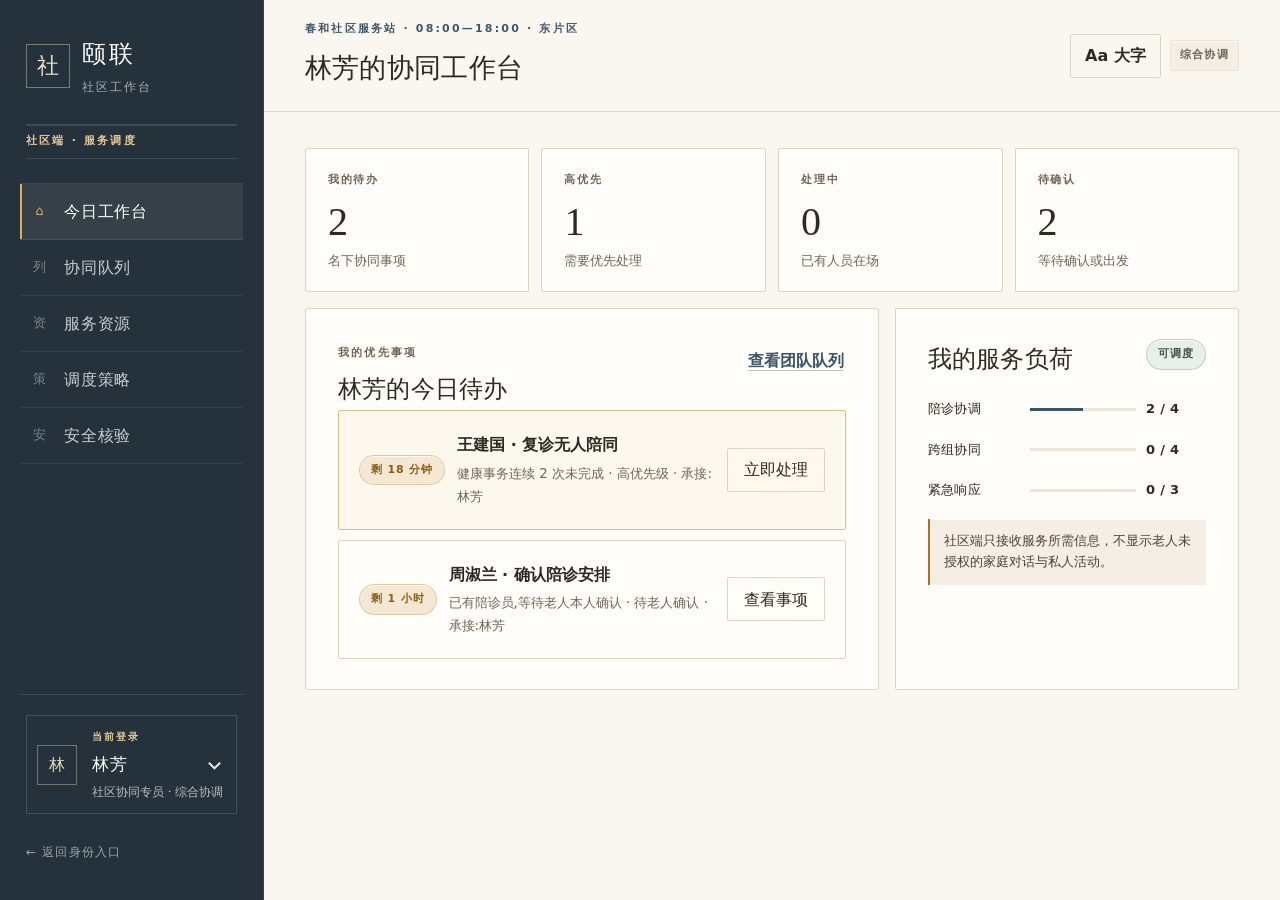
==== commit f71d0937: "同步最新版本：邮箱验证码登录、绑定流程与管理员分级 - 新增 server.py：邮箱验证码登录、老人↔家属绑定、消息与管理后台接口 - 新增 auth.js：登录→选端→绑定→进入→设置头像昵称的完" ====
--- a/颐联平台/community/index.html
+++ b/颐联平台/community/index.html
@@ -1,13 +1,14 @@
-<!doctype html><html lang="zh-CN"><head><meta charset="UTF-8"/><meta name="viewport" content="width=device-width,initial-scale=1"/><meta name="description" content="颐联社区端——服务队列与资源调度"/><title>颐联社区端 · 春和社区</title><link rel="icon" type="image/svg+xml" href="../favicon.svg"/><link rel="stylesheet" href="../role.css?v=8"/></head>
-<body class="role-app" data-role="community"><div class="app-shell"><aside class="sidebar"><div class="brand"><div class="brand-mark">社</div><div><strong>颐联</strong><span>社区工作台</span></div></div><div class="role-badge">社区端 · 服务调度</div><nav class="nav-list"><button class="nav-item active" data-view="workbench"><span>⌂</span>今日工作台</button><button class="nav-item" data-view="queue"><span>列</span>协同队列</button><button class="nav-item" data-view="resources"><span>资</span>服务资源</button><button class="nav-item" data-view="rules"><span>策</span>调度策略</button></nav><div class="sidebar-foot"><div class="staff-login"><div class="avatar" id="staffAvatar">林</div><div class="staff-login-copy"><span class="staff-login-label">当前登录</span><span class="staff-select-wrap"><select id="staffSelect" aria-label="切换登录服务人员"></select></span><small id="staffRole">春和社区专员</small></div></div><a class="back-entry" href="../">← 返回身份入口</a></div></aside>
+<!doctype html><html lang="zh-CN"><head><meta charset="UTF-8"/><meta name="viewport" content="width=device-width,initial-scale=1"/><meta name="description" content="颐联社区端——服务队列与资源调度"/><title>颐联社区端 · 春和社区</title><link rel="icon" type="image/svg+xml" href="../favicon.svg"/><link rel="stylesheet" href="../role.css?v=38"/></head>
+<body class="role-app" data-role="community"><div class="app-shell"><aside class="sidebar"><div class="brand"><div class="brand-mark">社</div><div><strong>颐联</strong><span>社区工作台</span></div></div><div class="role-badge">社区端 · 服务调度</div><nav class="nav-list"><button class="nav-item active" data-view="workbench"><span>⌂</span>今日工作台</button><button class="nav-item" data-view="queue"><span>列</span>协同队列</button><button class="nav-item" data-view="resources"><span>资</span>服务资源</button><button class="nav-item" data-view="rules"><span>策</span>调度策略</button><button class="nav-item" data-view="safety"><span>安</span>安全核验</button></nav><div class="sidebar-foot"><div class="staff-login"><div class="avatar" id="staffAvatar">林</div><div class="staff-login-copy"><span class="staff-login-label">当前登录</span><span class="staff-select-wrap"><select id="staffSelect" aria-label="切换登录服务人员"></select></span><small id="staffRole">春和社区专员</small></div></div><a class="back-entry" href="../">← 返回身份入口</a></div></aside>
 <main class="main"><header class="topbar"><button class="menu-button" id="menuButton" aria-label="打开导航菜单">☰</button><div><p class="eyebrow" id="communityEyebrow">春和社区服务站 · 今日值班 8 人</p><h1 id="communityTitle">社区协同工作台</h1></div><div class="top-actions"><button class="display-button" id="largeTextBtn">Aa 大字</button><span class="readonly-badge" id="staffSpecialtyBadge">服务人员</span></div></header><div class="workspace">
 <section data-panel="workbench"><div class="metric-grid" id="workbenchMetrics"></div><div class="grid-2"><article class="card"><div class="card-head"><div><p class="section-kicker">我的优先事项</p><h2 id="personalQueueTitle">今日待处理</h2></div><button class="text-button" data-view-jump="queue">查看团队队列</button></div><div class="queue-list" id="priorityQueue"></div></article><aside class="card"><div class="card-head"><h2>我的服务负荷</h2><span class="status done" id="availabilityStatus">当前可调度</span></div><div id="capacitySummary"></div><p class="privacy-note">社区端只接收服务所需信息，不显示老人未授权的家庭对话与私人活动。</p></aside></div></section>
 
 <section data-panel="queue" hidden><div class="view-heading"><div><p class="section-kicker">服务事项，不是家庭私聊</p><h2>协同队列</h2><p>按风险与剩余时限处理社区职责范围内的事项。</p></div><button class="outline-button" id="sortQueueBtn">当前：风险优先</button></div><div class="queue-list" id="fullQueue"></div></section>
 
-<section data-panel="resources" hidden><div class="view-heading"><div><p class="section-kicker">人员与时段</p><h2>服务资源</h2><p>查看8位值班人员的专业方向、当前状态和个人工作台。</p></div></div><div class="grid-equal"><div class="card"><div class="card-head"><h2>今日队列构成</h2><span class="readonly-badge">实时统计</span></div><div id="capacityFull"></div></div><div class="card"><div class="card-head"><h2>今日值班人员</h2><span class="readonly-badge">8 人在线</span></div><div class="contact-grid" style="grid-template-columns:1fr" id="workers"></div></div></div></section>
+<section data-panel="resources" hidden><div class="view-heading"><div><p class="section-kicker">人员与时段</p><h2>服务资源</h2><p>查看8位值班人员的专业方向、当前状态和个人工作台。</p></div></div><div class="grid-equal"><div class="card"><div class="card-head"><h2>今日队列构成</h2><span class="readonly-badge">实时统计</span></div><div id="capacityFull"></div></div><div class="card"><div class="card-head"><h2>今日值班人员</h2><span class="readonly-badge">8 人在线</span></div><div class="contact-grid" style="grid-template-columns:1fr" id="workers"></div></div></div><div class="card" style="margin-top:16px"><div class="card-head"><div><p class="section-kicker">平台注册用户</p><h2>服务对象名单</h2></div><span class="readonly-badge" id="rosterCount">0 人</span></div><p class="muted">老人端、家属端每登录一个人，这里就会多一个名字。</p><ul class="auth-list" id="rosterList" style="margin-top:12px"></ul></div></section>
 
 <section data-panel="rules" hidden><div class="view-heading"><div><p class="section-kicker">社区运营策略</p><h2>调度规则</h2><p>规则只负责提醒和分派，不替代老人、家属进行医疗或资金决策。</p></div><button class="primary-button" id="saveRulesBtn">保存规则</button></div><div class="card"><div class="rule-list"><label class="rule-row"><span><strong>完成后生成后续事项</strong><small>根据事件类型衔接回访、用药或复诊提醒</small></span><input class="switch" type="checkbox" data-rule="0" checked/></label><label class="rule-row"><span><strong>无人承接事项自动升级</strong><small>等待超过 30 分钟进入优先队列</small></span><input class="switch" type="checkbox" data-rule="1" checked/></label><label class="rule-row"><span><strong>连续中断触发关怀回访</strong><small>同类事项连续两次未完成时提醒专员</small></span><input class="switch" type="checkbox" data-rule="2" checked/></label><label class="rule-row"><span><strong>高风险数字信息升级</strong><small>达到阈值后请求家属共同核验</small></span><input class="switch" type="checkbox" data-rule="3" checked/></label></div></div></section>
+<section data-panel="safety" hidden><div class="view-heading"><div><p class="section-kicker">数字安全专员岗</p><h2>协助核验可疑信息</h2><p>居民把可疑短信、链接或号码发过来时在这里核验;判为高风险可以一键转成协同事项跟进。</p></div></div><div class="grid-equal"><div class="card safety-box"><label class="form-field">可疑内容<textarea id="communitySafetyText" placeholder="粘贴短信全文、链接或号码"></textarea></label><button class="primary-button" id="communityAnalyzeBtn">开始核验</button><p class="privacy-note">核验在本地完成,不会把居民发来的内容上传。这里只做初步筛查,具体处置仍需与居民和家属确认。</p></div><div class="card" id="communitySafetyResult"><div class="empty">核验后，这里会显示风险等级与处理建议。</div></div></div></section>
 </div></main></div><div class="drawer-backdrop" id="drawerBackdrop"></div>
 <dialog id="caseDialog"><div class="dialog-body"><div class="dialog-head"><div><p class="section-kicker">社区服务事项</p><h2 id="caseTitle">事项详情</h2></div><button type="button" class="close-button" data-close-case>×</button></div><p class="muted" id="caseDescription"></p><div class="privacy-note">仅显示完成本次服务所需的信息。家庭私聊和未授权内容不会向社区开放。</div><div class="dialog-actions"><button class="outline-button" data-close-case>关闭</button><button class="primary-button" id="claimCaseBtn">由我承接</button></div></div></dialog>
-<div class="toast" id="toast"></div><script src="../seed.js?v=8"></script><script src="../shared.js?v=8"></script><script src="./community.js?v=8"></script></body></html>
+<div class="toast" id="toast"></div><script src="../seed.js?v=38"></script><script src="../auth.js?v=38"></script><script src="../shared.js?v=38"></script><script src="../safety.js?v=38"></script><script src="./community.js?v=38"></script></body></html>
--- a/颐联平台/role.css
+++ b/颐联平台/role.css
@@ -2,16 +2,18 @@
    颐联 · 样式表
    本文件按“层”组织。层与层之间的优先级由下面这一行声明决定,
    不再依赖规则在文件里出现的先后顺序。
-   顺序(从左到右 = 优先级由低到高): base → system2026 → glass → staff → a11y → fixes
+   顺序(从左到右 = 优先级由低到高): base → system2026 → glass → staff → a11y → fixes → theme
      base       初版结构:栅格、组件骨架、基础排版
      system2026 2026 视觉系统:配色、圆角、动效基调
-     glass      玻璃拟态表面层(最近一次整体视觉升级)
+     glass      玻璃拟态表面层(已被 theme 整体覆盖,保留仅作历史与降级参考)
      staff      社区端“当前登录服务人员”切换器
      a11y       无障碍、低端设备性能,以及本轮新增的少量界面元素
      fixes      例外层:少数必须压过 glass 的高优先级规则集中放这里,各条都注明原因
-   新增样式优先加进 a11y;确实需要压过 a11y/glass 时再加进 fixes 并写明原因。
+     theme      最终视觉主题「赭石纸本」:暖纸底色、赭石与云杉、极细分隔线、方角
+   新增样式优先加进 theme;新增行为/无障碍规则加进 a11y;
+   确实需要压过 theme 时再加进新的层并写明原因。
    --------------------------------------------------------------------------- */
-@layer base, system2026, glass, staff, a11y, fixes;
+@layer base, system2026, glass, staff, a11y, fixes, theme;
 
 @layer base {
 
@@ -883,6 +885,53 @@
   cursor:pointer;
 }
 .portal-foot button:hover { opacity:.78; }
+
+/* 5) 安全核验结果:风险等级 + 命中的话术类型 + 具体命中词 + 处理建议 */
+.risk-report { display:grid; gap:13px; }
+.risk-head { display:flex; align-items:center; gap:11px; flex-wrap:wrap; }
+.risk-head strong { font-size:1.0625rem; line-height:1.5; }
+.risk-level { flex:0 0 auto; padding:6px 12px; border:1px solid transparent; border-radius:999px; font-size:.8125rem; font-weight:850; }
+.risk-level.high { background:var(--red-soft); color:var(--red); border-color:rgba(163,66,57,.22); }
+.risk-level.medium { background:var(--gold-soft); color:#835b17; border-color:rgba(196,159,78,.28); }
+.risk-level.low { background:var(--blue-soft); color:var(--blue); border-color:rgba(49,95,121,.2); }
+.risk-level.none { background:var(--mint); color:var(--green); border-color:rgba(23,100,81,.16); }
+.risk-cats { display:grid; gap:9px; margin:0; padding:0; list-style:none; }
+.risk-cat { padding:11px 13px; border:1px solid var(--line); border-radius:13px; background:rgba(255,255,255,.55); }
+.risk-cat b { display:block; font-size:.9375rem; }
+.risk-terms { display:flex; flex-wrap:wrap; gap:7px; margin-top:8px; }
+.risk-term { padding:3px 9px; border-radius:8px; background:var(--red-soft); color:var(--red); font-size:.8125rem; font-weight:700; }
+.risk-flags { display:flex; flex-wrap:wrap; gap:7px; }
+.risk-flag { padding:6px 10px; border-radius:9px; background:var(--blue-soft); color:var(--blue); font-size:.8125rem; font-weight:700; }
+.risk-advice { padding:13px 14px; border-radius:13px; background:var(--gold-soft); color:#6b4a14; }
+.risk-advice b { display:block; margin-bottom:6px; }
+.risk-advice ul { margin:0; padding-left:1.15em; }
+.risk-advice li { margin:5px 0; line-height:1.6; }
+.risk-note { margin:0; color:var(--muted); font-size:.8125rem; line-height:1.6; }
+.risk-section { display:grid; gap:9px; }
+.risk-section h4 { margin:0; color:var(--muted); font-size:.8125rem; font-weight:800; letter-spacing:.06em; }
+.risk-list { display:grid; gap:9px; margin:0; padding:0; list-style:none; }
+.risk-item { padding:11px 13px; border:1px solid var(--line); border-radius:13px; background:rgba(255,255,255,.55); }
+.risk-item b { display:block; font-size:.9375rem; word-break:break-all; }
+.risk-item > span { display:block; margin-top:5px; color:var(--muted); font-size:.8125rem; line-height:1.55; }
+.risk-item.level-3 { border-color:rgba(163,66,57,.32); }
+.risk-item.level-3 b { color:var(--red); }
+.risk-item.level-2 { border-color:rgba(196,159,78,.34); }
+.risk-item.level-2 b { color:#835b17; }
+/* 组合信号:强调“这几条凑在一起才说明问题” */
+.risk-patterns { display:grid; gap:7px; margin:0; padding:0; list-style:none; }
+.risk-pattern { padding:9px 12px; border:1px dashed rgba(163,66,57,.4); border-radius:12px; background:rgba(251,234,231,.5); color:var(--red); font-weight:750; font-size:.9375rem; }
+/* 已经操作之后的处置步骤 */
+.risk-emergency { margin:0; padding-left:1.25em; }
+.risk-emergency li { margin:6px 0; line-height:1.6; color:#6b4a14; }
+/* 把结论交给家人 / 社区 */
+.risk-actions { display:grid; gap:8px; padding:13px 14px; border:1px solid var(--line); border-radius:13px; background:rgba(255,255,255,.5); }
+.risk-actions > b { font-size:.9375rem; }
+.risk-actions .quick-row { margin:0; }
+/* 核验记录:老人端留痕,家属端在授权范围内可见 */
+.risk-log { display:grid; gap:9px; margin:0; padding:0; list-style:none; }
+.risk-log-item { display:grid; grid-template-columns:auto minmax(0,1fr); align-items:start; gap:11px; padding:11px 13px; border:1px solid var(--line); border-radius:13px; background:rgba(255,255,255,.55); }
+.risk-log-item b { display:block; font-weight:700; line-height:1.5; word-break:break-word; }
+.risk-log-item small { display:block; margin-top:4px; color:var(--muted); font-size:.8125rem; }
 }
 
 @layer fixes {
@@ -936,3 +985,1046 @@
   *,*::before,*::after { animation-duration:.01ms !important; animation-iteration-count:1 !important; transition-duration:.01ms !important; scroll-behavior:auto !important; }
 }
 }
+
+/* ===========================================================================
+   主题层 · 赭石纸本(ochre & paper)
+
+   最后一次视觉重做,只改观感,不动结构与交互逻辑。
+   灵感方向:英式高端家居的编辑式排版 —— 暖纸底色、赭石与云杉绿、
+   极细的分隔线、近乎方角、克制的动效、大量的留白。
+
+   移植到养老场景时做了三点取舍,不是照搬:
+     1) 字号整体偏大、正文行高 1.72 —— 时尚站的浅灰小字在这里不可读;
+     2) 对比度按 WCAG AA 取,正文 --ink 在 --paper 上约 13:1;
+     3) 点击目标保持 44px 以上,不为了"精致"缩小按钮。
+
+   这一层排在最末,按层序覆盖前面所有视觉层;结构层(base)与
+   无障碍层(a11y)的行为(导航、抽屉、大字模式)不受影响。
+   =========================================================================== */
+@layer theme {
+
+/* ---------- 1. 色板与字体 ---------- */
+:root {
+  --paper:#faf7f1;
+  --paper2:#f4eee4;
+  --paper3:#ece4d6;
+  --cream:#fffdf9;
+  --ink:#2e2923;
+  --ink-soft:#4a4239;
+  --muted:#6f6455;
+  --line:#ded4c3;
+  --line-soft:#eae2d4;
+  --ochre:#a9741f;
+  --ochre-deep:#8a5c14;
+  --ochre-soft:#f4e8d3;
+  --spruce:#33423a;
+
+  /* 覆写旧设计里被到处引用的语义色,改一处即全局换肤 */
+  --bg:var(--paper);
+  --surface:var(--cream);
+  --green:#3f5145;
+  --green2:#50645a;
+  --mint:#e8efe9;
+  --gold:var(--ochre);
+  --gold-soft:var(--ochre-soft);
+  --blue:#3d5568;
+  --blue-soft:#e7edf1;
+  --plum:#6f4550;
+  --plum-soft:#f2e7e9;
+  --red:#9b4a37;
+  --red-soft:#f5e4de;
+  --shadow:none;
+
+  --display:"Songti SC","STSong","Source Han Serif SC","Noto Serif SC","SimSun",Georgia,"Times New Roman",serif;
+  --sans:"PingFang SC","Microsoft YaHei","Noto Sans SC",system-ui,sans-serif;
+  --ease:cubic-bezier(.2,.55,.35,1);
+}
+
+/* ---------- 2. 去掉玻璃层的一切光泽与光斑 ---------- */
+body,
+.role-app,
+.portal-page {
+  background:var(--paper);
+  background-image:none;
+  background-attachment:scroll;
+  font-family:var(--sans);
+  color:var(--ink);
+}
+.role-app::before,.role-app::after,
+.portal-page::before,
+.portal-shell::before { display:none; }
+body { line-height:1.72; }
+h1,h2 { font-family:var(--display); font-weight:400; letter-spacing:.01em; }
+
+/* ---------- 3. 角色配色 ---------- */
+.role-app,
+.role-app[data-role="elder"] { --accent:var(--ochre-deep); --accent-soft:var(--ochre-soft); --sidebar:#2f3a33; }
+.role-app[data-role="family"] { --accent:#6f4550; --accent-soft:#f2e7e9; --sidebar:#3a2b2e; }
+.role-app[data-role="community"] { --accent:#3d5568; --accent-soft:#e7edf1; --sidebar:#26323b; }
+
+/* ---------- 4. 侧栏 ---------- */
+.app-shell { padding:0; gap:0; grid-template-columns:264px minmax(0,1fr); background:transparent; }
+.sidebar {
+  background:var(--sidebar);
+  border:0;
+  border-right:1px solid rgba(255,255,255,.08);
+  border-radius:0;
+  box-shadow:none;
+  -webkit-backdrop-filter:none;
+  backdrop-filter:none;
+  padding:34px 20px 26px;
+  top:0;
+  height:100vh;
+}
+.sidebar::before { display:none; }
+.brand { padding:0 6px 26px; }
+.brand-mark {
+  width:44px;
+  height:44px;
+  border-radius:0;
+  background:transparent;
+  border:1px solid rgba(240,227,200,.42);
+  color:#f0e3c8;
+  box-shadow:none;
+  font-family:var(--display);
+  font-size:1.375rem;
+  font-weight:400;
+}
+.brand strong { font-family:var(--display); font-weight:400; font-size:1.5rem; letter-spacing:.14em; }
+.brand span { font-size:.75rem; letter-spacing:.16em; opacity:.6; }
+.role-badge {
+  margin:0 6px 24px;
+  padding:7px 0;
+  border:0;
+  border-top:1px solid rgba(255,255,255,.12);
+  border-bottom:1px solid rgba(255,255,255,.12);
+  border-radius:0;
+  background:transparent;
+  color:#e3cc9c;
+  font-size:.6875rem;
+  font-weight:600;
+  letter-spacing:.2em;
+  text-align:left;
+}
+.nav-list { gap:0; border-top:1px solid rgba(255,255,255,.09); }
+.nav-item {
+  min-height:56px;
+  padding:0 10px;
+  border:0;
+  border-bottom:1px solid rgba(255,255,255,.07);
+  border-radius:0;
+  background:transparent;
+  color:rgba(255,255,255,.76);
+  font-weight:500;
+  letter-spacing:.05em;
+  gap:14px;
+}
+.nav-item span {
+  width:20px;
+  height:auto;
+  border:0;
+  border-radius:0;
+  background:none;
+  color:rgba(255,255,255,.4);
+  font-size:.8125rem;
+}
+.nav-item:hover { background:rgba(255,255,255,.045); transform:none; border-color:rgba(255,255,255,.07); }
+.nav-item.active {
+  background:rgba(255,255,255,.07);
+  color:#fff;
+  border-color:rgba(255,255,255,.07);
+  box-shadow:inset 2px 0 0 #d8b064;
+  -webkit-backdrop-filter:none;
+  backdrop-filter:none;
+}
+.nav-item.active span { background:none; color:#d8b064; }
+.sidebar-foot { border-top:1px solid rgba(255,255,255,.12); padding:20px 6px 0; }
+.avatar {
+  width:40px;
+  height:40px;
+  border-radius:0;
+  background:transparent;
+  border:1px solid rgba(232,217,187,.4);
+  color:#e8d9bb;
+  box-shadow:none;
+  font-family:var(--display);
+  font-weight:400;
+}
+.profile strong { font-size:.9375rem; font-weight:600; letter-spacing:.02em; }
+.profile small { color:rgba(255,255,255,.55); font-size:.75rem; letter-spacing:.05em; }
+.back-entry { margin-top:16px; color:rgba(255,255,255,.55); font-size:.75rem; letter-spacing:.1em; }
+.back-entry:hover { color:#fff; }
+.staff-login {
+  padding:12px 10px;
+  border:1px solid rgba(255,255,255,.14);
+  border-radius:0;
+  background:transparent;
+  box-shadow:none;
+  -webkit-backdrop-filter:none;
+  backdrop-filter:none;
+}
+.staff-login-label { color:#e3cc9c; font-size:.625rem; letter-spacing:.2em; }
+#staffSelect { font-family:var(--display); font-weight:400; font-size:1.0625rem; letter-spacing:.04em; }
+
+/* ---------- 5. 顶栏 ---------- */
+.topbar {
+  top:0;
+  min-height:92px;
+  padding:20px clamp(24px,3.2vw,52px);
+  background:rgba(250,247,241,.95);
+  border:0;
+  border-bottom:1px solid var(--line);
+  border-radius:0;
+  box-shadow:none;
+  -webkit-backdrop-filter:none;
+  backdrop-filter:none;
+}
+.topbar::after { display:none; }
+.topbar h1 { font-family:var(--display); font-weight:400; font-size:clamp(1.5rem,2.1vw,2.125rem); margin-top:6px; }
+.eyebrow { color:var(--accent); font-size:.6875rem; letter-spacing:.2em; font-weight:600; }
+.workspace { width:min(1240px,100%); padding:36px clamp(24px,3.2vw,52px) 72px; }
+.view-heading { margin-bottom:28px; }
+.view-heading h2 { font-size:clamp(1.75rem,2.4vw,2.25rem); margin:6px 0 10px; }
+.view-heading p { max-width:660px; color:var(--muted); }
+.section-kicker { color:var(--accent); font-size:.6875rem; letter-spacing:.2em; font-weight:600; margin-bottom:8px; }
+
+/* ---------- 6. 卡片与列表 ---------- */
+.card,.metric,.event-card,.contact-card,.message-row,.queue-row,.empty,.portal-assurance span {
+  background:var(--cream);
+  border:1px solid var(--line);
+  border-radius:2px;
+  box-shadow:none;
+  -webkit-backdrop-filter:none;
+  backdrop-filter:none;
+}
+.card { padding:30px 32px; }
+.card::before { display:none; }
+.card-head h2,.card-head h3 { font-family:var(--display); font-weight:400; font-size:1.5rem; letter-spacing:.01em; }
+.card-head p { color:var(--muted); }
+.event-card,.contact-card,.message-row,.queue-row {
+  padding:20px;
+  border-radius:2px;
+  transition:background-color .18s var(--ease),border-color .18s var(--ease);
+}
+.event-card:hover,.contact-card:hover,.message-row:hover,.queue-row:hover {
+  transform:none;
+  border-color:#c9bca7;
+  background:var(--cream);
+  box-shadow:none;
+}
+.message-row.pending,.queue-row.urgent { border-color:#d9bd8a; background:#fdf8ee; }
+.event-card h3 { font-size:1rem; font-weight:600; letter-spacing:.01em; margin:14px 0 8px; }
+.event-card p { color:var(--muted); line-height:1.65; }
+.event-owner { border-top:1px solid var(--line-soft); font-size:.8125rem; color:var(--muted); }
+
+/* ---------- 7. 指标 ---------- */
+.metric { padding:22px 22px 20px; min-height:0; border-radius:2px; }
+.metric::after { display:none; }
+.metric span { color:var(--muted); font-size:.6875rem; font-weight:600; letter-spacing:.16em; }
+.metric b { font-family:var(--display); font-weight:400; font-size:2.5rem; line-height:1.12; margin:10px 0 6px; letter-spacing:.005em; }
+.metric small { color:var(--muted); font-size:.8125rem; line-height:1.55; }
+
+/* ---------- 8. 按钮与链接 ---------- */
+.primary-button {
+  padding:0 20px;
+  border:1px solid var(--ink);
+  border-radius:2px;
+  background:var(--ink);
+  color:var(--paper);
+  font-weight:600;
+  letter-spacing:.06em;
+  box-shadow:none;
+}
+.primary-button:hover { background:var(--ochre-deep); border-color:var(--ochre-deep); filter:none; transform:none; box-shadow:none; }
+.primary-button:disabled { opacity:1; background:var(--paper3); border-color:var(--line); color:var(--muted); cursor:not-allowed; box-shadow:none; }
+.soft-button {
+  padding:0 16px;
+  border:1px solid var(--line);
+  border-radius:2px;
+  background:transparent;
+  color:var(--ink);
+  font-weight:500;
+  box-shadow:none;
+}
+.soft-button:hover { background:var(--paper2); border-color:#c9bca7; transform:none; box-shadow:none; }
+.outline-button,.display-button,.icon-button,.menu-button,.close-button {
+  border:1px solid var(--line);
+  border-radius:2px;
+  background:transparent;
+  color:var(--ink);
+  box-shadow:none;
+  -webkit-backdrop-filter:none;
+  backdrop-filter:none;
+}
+.outline-button:hover,.display-button:hover,.icon-button:hover,.menu-button:hover,.close-button:hover {
+  background:var(--paper2);
+  border-color:#c9bca7;
+  transform:none;
+  box-shadow:none;
+}
+.close-button { border-radius:999px; }
+.text-button {
+  background:none;
+  color:var(--accent);
+  padding:0 2px;
+  text-decoration:underline;
+  text-decoration-thickness:1px;
+  text-decoration-color:color-mix(in srgb,var(--accent) 35%,transparent);
+  text-underline-offset:4px;
+}
+.text-button:hover { background:none; text-decoration-color:var(--accent); }
+.quick-row { gap:8px; }
+.quick-row button {
+  border:1px solid var(--line);
+  border-radius:2px;
+  background:transparent;
+  color:var(--ink-soft);
+  font-weight:500;
+  letter-spacing:.02em;
+}
+.quick-row button:hover { background:var(--paper2); border-color:#c9bca7; transform:none; box-shadow:none; }
+.nav-item,.role-entry,.event-card,.contact-card,.message-row,.queue-row,
+.primary-button,.soft-button,.outline-button,.display-button,.text-button,.quick-row button {
+  transition:background-color .18s var(--ease),border-color .18s var(--ease),color .18s var(--ease),transform .18s var(--ease);
+}
+button:focus-visible,a:focus-visible,input:focus-visible,select:focus-visible,textarea:focus-visible,.switch:focus-visible {
+  outline:2px solid var(--ochre-deep);
+  outline-offset:2px;
+}
+
+/* ---------- 9. 标签、提示、空状态 ---------- */
+.status {
+  padding:5px 11px;
+  border:1px solid rgba(169,116,31,.28);
+  border-radius:999px;
+  background:var(--ochre-soft);
+  color:var(--ochre-deep);
+  font-size:.6875rem;
+  font-weight:700;
+  letter-spacing:.08em;
+}
+.status.done { background:var(--mint); border-color:rgba(63,81,69,.22); color:var(--green); }
+.readonly-badge {
+  padding:5px 9px;
+  border:1px solid var(--line-soft);
+  border-radius:2px;
+  background:var(--paper2);
+  color:var(--muted);
+  font-size:.6875rem;
+  font-weight:600;
+  letter-spacing:.12em;
+}
+.privacy-note {
+  padding:12px 14px;
+  border:0;
+  border-left:2px solid var(--ochre);
+  border-radius:0;
+  background:var(--paper2);
+  color:var(--ink-soft);
+  font-size:.8125rem;
+  line-height:1.6;
+}
+.empty {
+  min-height:0;
+  padding:30px 20px;
+  border:1px solid var(--line);
+  background:var(--paper);
+  color:var(--muted);
+  border-radius:2px;
+}
+.person-avatar {
+  border:1px solid var(--line-soft);
+  border-radius:2px;
+  background:var(--paper2);
+  color:var(--accent);
+  font-family:var(--display);
+  font-weight:400;
+}
+.signal { padding:12px 0; border-top:1px solid var(--line-soft); font-size:.875rem; }
+.signal small { color:var(--muted); }
+
+/* ---------- 10. 行程 / 评分 / 负荷 ---------- */
+.journey span {
+  padding:11px 9px;
+  border:1px solid var(--line-soft);
+  border-radius:2px;
+  background:var(--paper2);
+  color:var(--muted);
+  font-size:.75rem;
+  letter-spacing:.04em;
+}
+.journey span.done { background:var(--mint); border-color:rgba(63,81,69,.18); color:var(--green); }
+.journey span.current { background:var(--ink); border-color:var(--ink); color:var(--paper); font-weight:600; }
+.score-ring { background:conic-gradient(var(--accent) 0 86%,var(--paper3) 86%); }
+.score-ring::after { background:var(--cream); box-shadow:none; }
+.score-ring b { font-family:var(--display); font-weight:400; font-size:2rem; }
+.appointment-time { font-family:var(--display); font-weight:400; font-size:clamp(1.75rem,2.6vw,2.375rem); letter-spacing:.02em; }
+.capacity-row { font-size:.8125rem; letter-spacing:.02em; }
+.capacity-bar { height:3px; border:0; border-radius:0; background:var(--paper3); box-shadow:none; }
+.capacity-bar i { background:var(--accent); }
+.timeline-item { border-left:1px solid var(--line); }
+.timeline-item::before { width:8px; height:8px; left:-4.5px; background:var(--accent); }
+
+/* ---------- 11. 表单、开关、弹窗 ---------- */
+.form-field { font-weight:600; letter-spacing:.02em; color:var(--ink-soft); }
+.safety-box textarea,.form-field textarea,.form-field input,.form-field select {
+  border:1px solid var(--line);
+  border-radius:2px;
+  background:var(--paper);
+  color:var(--ink);
+  padding:12px 14px;
+  box-shadow:none;
+  -webkit-backdrop-filter:none;
+  backdrop-filter:none;
+}
+.safety-box textarea:focus,.form-field textarea:focus,.form-field input:focus,.form-field select:focus {
+  border-color:var(--ink);
+  background:var(--cream);
+  box-shadow:0 0 0 3px rgba(169,116,31,.14);
+}
+.switch { background:#d8cfbf; border:1px solid var(--line); box-shadow:none; }
+.switch::after { border:0; background:#fff; box-shadow:0 1px 2px rgba(46,41,35,.22); }
+.switch:checked { background:var(--accent); }
+dialog {
+  border:1px solid var(--line);
+  border-radius:4px;
+  background:var(--cream);
+  box-shadow:0 30px 70px rgba(46,41,35,.22);
+  -webkit-backdrop-filter:none;
+  backdrop-filter:none;
+}
+dialog::backdrop { background:rgba(46,41,35,.46); -webkit-backdrop-filter:none; backdrop-filter:none; }
+.dialog-head h2 { font-family:var(--display); font-weight:400; }
+.bubble { border:1px solid var(--line-soft); border-radius:2px; background:var(--paper2); }
+.bubble.reply { background:var(--ochre-soft); border-color:rgba(169,116,31,.25); }
+.toast {
+  border:0;
+  border-radius:2px;
+  background:var(--ink);
+  color:var(--paper);
+  font-size:.875rem;
+  letter-spacing:.04em;
+  box-shadow:0 10px 30px rgba(46,41,35,.24);
+  -webkit-backdrop-filter:none;
+  backdrop-filter:none;
+}
+.staff-card.current-staff { border-color:#d8b064; background:#fbf6ea; }
+.staff-card.current-staff .readonly-badge { background:var(--ochre-soft); color:var(--ochre-deep); }
+
+/* ---------- 12. 风控报告 ---------- */
+.risk-level { border-radius:999px; font-size:.6875rem; letter-spacing:.08em; }
+.risk-cat,.risk-item,.risk-log-item { border:1px solid var(--line); border-radius:2px; background:var(--cream); }
+.risk-pattern {
+  border:1px solid rgba(155,74,55,.3);
+  border-radius:2px;
+  background:var(--red-soft);
+  font-weight:600;
+}
+.risk-term { border-radius:2px; font-size:.75rem; font-weight:600; }
+.risk-flag { border-radius:2px; font-size:.75rem; }
+.risk-advice { border-radius:2px; border-left:2px solid var(--ochre); background:var(--paper2); color:var(--ink-soft); }
+.risk-emergency li { color:var(--ink-soft); }
+.risk-actions { border:1px solid var(--line); border-radius:2px; background:var(--paper2); }
+.risk-note { color:var(--muted); }
+
+/* ---------- 13. 入口页:滚动驱动的全幅主视觉 ----------
+   结构:固定层(逐帧画布 + 压暗 + 粒子) → 半透明导航 → 第一屏选择入口
+   → 向下滚动,视频随滚动逐帧推进,同时浮出三条协同原则。
+   视频通过 seek 预抽成若干帧再按滚动进度绘制(参考实现的做法),
+   这样不依赖自动播放,后台标签页、低端机也能稳定出画面。 */
+.portal-page { background:#1c140f; color:#f6efe4; overflow-x:clip; overflow-y:visible; }
+.portal-main { position:relative; z-index:2; }
+
+/* 顶部:窄信息条 + 半透明导航 */
+.portal-head { position:absolute; inset:0 0 auto; z-index:3; }
+.portal-strip {
+  display:flex;
+  align-items:center;
+  justify-content:space-between;
+  gap:20px;
+  min-height:34px;
+  padding:0 40px;
+  background:#7a3b26;
+  color:rgba(255,246,236,.94);
+  font-size:.75rem;
+  letter-spacing:.06em;
+}
+.portal-strip nav { display:flex; gap:26px; }
+.portal-strip a { color:inherit; opacity:.86; }
+.portal-strip a:hover { opacity:1; text-decoration:underline; text-underline-offset:3px; }
+.strip-button {
+  padding:0;
+  border:0;
+  background:none;
+  color:inherit;
+  font:inherit;
+  letter-spacing:inherit;
+  opacity:.86;
+  cursor:pointer;
+}
+.strip-button:hover { opacity:1; text-decoration:underline; text-underline-offset:3px; }
+.strip-button[hidden] { display:none; }
+.portal-nav {
+  display:flex;
+  align-items:center;
+  gap:40px;
+  padding:14px 40px;
+  /* 原先是半透明 + blur(10px)。它压在每帧都在重绘的粒子层上,
+     等于每帧都要重新模糊一次,是动画掉帧的主要原因;换成更实的底色。 */
+  background:rgba(23,16,11,.86);
+  border-bottom:1px solid rgba(255,255,255,.16);
+  -webkit-backdrop-filter:none;
+  backdrop-filter:none;
+}
+.portal-brand { display:flex; align-items:center; gap:12px; color:#fff; }
+.portal-brand span {
+  width:34px;
+  height:34px;
+  display:grid;
+  place-items:center;
+  border:1px solid rgba(255,255,255,.55);
+  border-radius:0;
+  background:transparent;
+  box-shadow:none;
+  color:#fff;
+  font-family:var(--display);
+  font-size:1rem;
+  font-weight:400;
+}
+.portal-brand strong { font-family:var(--display); font-size:1.375rem; font-weight:400; letter-spacing:.3em; }
+.portal-links { display:flex; gap:30px; }
+.portal-links a { color:rgba(255,255,255,.86); font-size:.8125rem; letter-spacing:.14em; }
+.portal-links a:hover { color:#fff; }
+.portal-tools {
+  margin-left:auto;
+  display:flex;
+  align-items:center;
+  gap:14px;
+  color:rgba(255,255,255,.78);
+  font-size:.75rem;
+  letter-spacing:.16em;
+}
+.portal-glyph { font-size:1.0625rem; opacity:.82; }
+
+/* 固定背景层 */
+.hero-fixed {
+  position:fixed;
+  inset:0;
+  z-index:0;
+  overflow:hidden;
+  background:
+    radial-gradient(58% 46% at 74% 14%, rgba(255,235,201,.92) 0%, rgba(255,235,201,0) 62%),
+    radial-gradient(52% 44% at 14% 84%, rgba(122,74,44,.72) 0%, rgba(122,74,44,0) 66%),
+    radial-gradient(40% 34% at 88% 86%, rgba(61,85,70,.5) 0%, rgba(61,85,70,0) 68%),
+    linear-gradient(178deg,#8d6545 0%,#61432e 40%,#3b2a1d 72%,#1c140f 100%);
+}
+.hero-video {
+  position:absolute;
+  inset:0;
+  width:100%;
+  height:100%;
+  object-fit:cover;
+  display:block;
+  opacity:0;
+  transition:opacity .9s var(--ease);
+}
+/* 视频能播了再淡入,避免开头闪一帧黑 */
+.hero-fixed.is-ready .hero-video { opacity:1; }
+.hero-scrim {
+  position:absolute;
+  inset:0;
+  background:
+    linear-gradient(180deg,rgba(18,12,8,.62) 0%,rgba(18,12,8,.44) 36%,rgba(18,12,8,.78) 100%),
+    radial-gradient(120% 92% at 50% 42%,rgba(18,12,8,0) 0%,rgba(18,12,8,.44) 100%);
+}
+.hero-particles {
+  position:fixed;
+  inset:0;
+  z-index:1;
+  width:100%;
+  height:100%;
+  pointer-events:none;
+}
+
+/* 第一屏 */
+.portal-hero {
+  position:relative;
+  min-height:100vh;
+  display:grid;
+  place-items:center;
+  padding:118px 40px 48px;
+}
+.portal-hero-inner { position:relative; z-index:1; width:min(1080px,100%); text-align:center; }
+.portal-eyebrow {
+  margin:0 0 22px;
+  color:#f0c98a;
+  font-size:.6875rem;
+  font-weight:600;
+  letter-spacing:.44em;
+  text-indent:.44em;
+}
+.portal-hero h1 {
+  max-width:940px;
+  margin:0 auto 26px;
+  color:#fff;
+  font-family:var(--display);
+  font-size:clamp(2.25rem,5.4vw,4.5rem);
+  font-weight:400;
+  line-height:1.24;
+  letter-spacing:.02em;
+  text-shadow:0 2px 34px rgba(18,10,6,.38);
+}
+/* 参考站用一条实色下划线强调短语,这里换成赭石细线,和主题一致 */
+.underline-mark { position:relative; font-style:normal; white-space:nowrap; }
+.underline-mark::after {
+  content:"";
+  position:absolute;
+  left:0;
+  right:0;
+  bottom:.02em;
+  height:.075em;
+  border-radius:2px;
+  background:linear-gradient(90deg,rgba(233,201,143,.95),rgba(169,116,31,.9));
+}
+.portal-lede {
+  max-width:560px;
+  margin:0 auto 38px;
+  color:rgba(255,246,236,.84);
+  font-size:1.0625rem;
+  line-height:1.85;
+}
+
+/* 三个入口:居中一排 */
+.role-entry-grid {
+  display:grid;
+  grid-template-columns:repeat(3,minmax(0,1fr));
+  gap:16px;
+  max-width:860px;
+  margin:0 auto 0;
+  border:0;
+}
+.role-entry {
+  display:grid;
+  grid-template-columns:1fr;
+  justify-items:center;
+  gap:0;
+  padding:26px 24px 20px;
+  border:1px solid rgba(255,255,255,.28);
+  border-radius:2px;
+  /* 这里原先是 backdrop-filter:blur(8px)。三张卡压在不断变化的视频上,
+     滚动时每一帧都要重算约 25 万像素的模糊,是入口页卡顿的主因;
+     改成更实的高透明度底色,观感几乎不变,滚动恢复顺滑。 */
+  background:rgba(24,16,11,.66);
+  /* 必须显式写 none:上一层的玻璃样式声明了 backdrop-filter,
+     “不写” 只是不覆盖,旧声明依然生效。 */
+  -webkit-backdrop-filter:none;
+  backdrop-filter:none;
+  box-shadow:none;
+  color:#fff;
+  text-align:center;
+  transition:background-color .2s var(--ease),border-color .2s var(--ease),transform .2s var(--ease);
+}
+.role-entry::before,.role-entry::after { display:none; }
+.role-entry:hover {
+  border-color:rgba(255,255,255,.62);
+  background:rgba(30,21,15,.78);
+  transform:translateY(-2px);
+  box-shadow:none;
+}
+.role-entry>i {
+  width:48px;
+  height:48px;
+  margin-bottom:14px;
+  display:grid;
+  place-items:center;
+  border:1px solid rgba(255,255,255,.42);
+  border-radius:0;
+  background:transparent;
+  color:#f2ddb6;
+  box-shadow:none;
+  font-family:var(--display);
+  font-size:1.25rem;
+  font-weight:400;
+}
+.role-entry>div { display:block; min-width:0; }
+.role-entry small { display:block; margin-bottom:8px; color:#e9c98f; font-size:.6875rem; font-weight:600; letter-spacing:.26em; }
+.role-entry h2 {
+  margin:0 0 10px;
+  color:#fff;
+  font-family:var(--display);
+  font-size:1.75rem;
+  font-weight:400;
+  letter-spacing:.06em;
+}
+.role-entry p { margin:0 0 18px; color:rgba(255,246,236,.76); font-size:.875rem; line-height:1.72; }
+.role-entry b {
+  display:block;
+  width:100%;
+  padding-top:14px;
+  border-top:1px solid rgba(255,255,255,.18);
+  border-bottom:0;
+  color:rgba(255,255,255,.9);
+  font-size:.75rem;
+  font-weight:500;
+  letter-spacing:.16em;
+}
+.role-entry:hover b { border-bottom:0; color:#f4d9a4; }
+
+.scroll-hint {
+  display:flex;
+  flex-direction:column;
+  align-items:center;
+  gap:10px;
+  margin:28px 0 0;
+  color:rgba(255,246,236,.58);
+  font-size:.6875rem;
+  letter-spacing:.32em;
+  text-indent:.32em;
+}
+.scroll-hint i {
+  display:block;
+  width:1px;
+  height:38px;
+  background:linear-gradient(180deg,rgba(255,255,255,.55),transparent);
+  animation:scrollPulse 2.4s var(--ease) infinite;
+}
+@keyframes scrollPulse {
+  0%,100% { opacity:.2; transform:scaleY(.55); transform-origin:top; }
+  50% { opacity:.85; transform:scaleY(1); transform-origin:top; }
+}
+
+/* 第二屏:三件事 */
+.portal-principles {
+  position:relative;
+  z-index:1;
+  min-height:92vh;
+  display:grid;
+  place-items:center;
+  padding:90px 40px 130px;
+}
+.principles-inner {
+  width:min(980px,100%);
+  text-align:center;
+  opacity:0;
+  transform:translateY(26px);
+  filter:blur(7px);
+  transition:opacity 1s var(--ease),transform 1s var(--ease),filter 1s var(--ease);
+}
+.principles-inner.is-visible { opacity:1; transform:none; filter:none; }
+.principles-inner h2 {
+  margin:0 0 44px;
+  color:#fff;
+  font-family:var(--display);
+  font-weight:400;
+  font-size:clamp(1.75rem,3.8vw,2.75rem);
+  letter-spacing:.02em;
+}
+.portal-assurance {
+  display:grid;
+  grid-template-columns:repeat(3,minmax(0,1fr));
+  gap:0;
+  margin:0;
+  padding:0;
+  list-style:none;
+  text-align:left;
+  border-top:1px solid rgba(255,255,255,.22);
+}
+.portal-assurance li { padding:26px 24px; border-right:1px solid rgba(255,255,255,.16); }
+.portal-assurance li:last-child { border-right:0; }
+.portal-assurance b {
+  display:block;
+  margin-bottom:10px;
+  color:#e9c98f;
+  font-family:var(--display);
+  font-size:.8125rem;
+  font-weight:400;
+  letter-spacing:.18em;
+}
+.portal-assurance strong {
+  display:block;
+  margin-bottom:8px;
+  color:#fff;
+  font-family:var(--display);
+  font-size:1.375rem;
+  font-weight:400;
+  letter-spacing:.04em;
+}
+.portal-assurance span {
+  display:block;
+  min-height:0;
+  padding:0;
+  border:0;
+  border-radius:0;
+  background:transparent;
+  box-shadow:none;
+  -webkit-backdrop-filter:none;
+  backdrop-filter:none;
+  color:rgba(255,246,236,.74);
+  font-size:.875rem;
+  line-height:1.75;
+}
+
+.portal-foot {
+  margin:0;
+  padding:22px 40px 30px;
+  border-top:1px solid rgba(255,255,255,.12);
+  background:#1c140f;
+  color:rgba(255,246,236,.5);
+  font-size:.75rem;
+  letter-spacing:.06em;
+  text-align:center;
+  position:relative;
+  z-index:2;
+}
+.portal-foot button { color:rgba(255,246,236,.74); }
+.portal-foot button:hover { color:#fff; }
+
+@media (max-width:1040px) {
+  .portal-strip { padding:0 24px; }
+  .portal-nav { padding:12px 24px; gap:24px; }
+  .portal-links { gap:20px; }
+  .portal-hero { padding:148px 24px 60px; }
+  .portal-principles { padding:70px 24px 110px; }
+}
+@media (max-width:800px) {
+  .portal-links { display:none; }
+  .portal-strip nav a:not(:last-child) { display:none; }
+  .portal-hero { padding:132px 20px 52px; }
+  .portal-hero h1 { font-size:clamp(2rem,7.4vw,2.75rem); }
+  .portal-lede { margin-bottom:38px; }
+  .role-entry-grid { grid-template-columns:1fr; max-width:440px; gap:12px; }
+  .role-entry {
+    grid-template-columns:52px minmax(0,1fr);
+    justify-items:start;
+    align-items:start;
+    text-align:left;
+    padding:20px;
+    gap:16px;
+  }
+  .role-entry>i { width:44px; height:44px; margin:0; font-size:1.0625rem; }
+  .role-entry h2 { font-size:1.375rem; }
+  .role-entry p { margin-bottom:12px; }
+  .role-entry b { border-top:1px solid rgba(255,255,255,.14); padding-top:10px; }
+  .scroll-hint { margin-top:32px; }
+  .portal-principles { min-height:auto; padding:60px 20px 90px; }
+  .portal-assurance { grid-template-columns:1fr; }
+  .portal-assurance li { border-right:0; border-bottom:1px solid rgba(255,255,255,.14); padding:22px 0; }
+  .portal-assurance li:last-child { border-bottom:0; }
+}
+@media (max-width:590px) {
+  .portal-strip { min-height:30px; padding:0 16px; font-size:.6875rem; }
+  .portal-nav { padding:10px 16px; }
+  .portal-brand strong { font-size:1.25rem; }
+  .portal-hero { padding:120px 16px 46px; }
+  .portal-hero h1 { font-size:clamp(1.8125rem,8.6vw,2.375rem); line-height:1.3; }
+  .portal-lede { font-size:.9375rem; }
+  .portal-eyebrow { letter-spacing:.34em; text-indent:.34em; }
+  .portal-foot { padding:18px 16px 26px; }
+}
+
+/* ---------- 14. 角色端断点 ---------- */
+@media (max-width:800px) {
+  .app-shell { padding:0; gap:0; }
+  .sidebar {
+    top:0;
+    left:0;
+    width:min(300px,88vw);
+    height:100vh;
+    border-radius:0;
+    box-shadow:18px 0 40px rgba(20,16,12,.18);
+    transform:translateX(-100%);
+  }
+  body.menu-open .sidebar { transform:translateX(0); }
+  .drawer-backdrop { background:rgba(46,41,35,.5); }
+  .topbar { top:0; padding:16px 20px; border-radius:0; }
+  .workspace { padding:24px 20px 56px; }
+  .card { padding:22px 20px; }
+}
+@media (max-width:590px) {
+  .metric b { font-size:2rem; }
+}
+
+/* ---------- 15. 邮箱登录 / 邮箱关联 ---------- */
+.auth-entry {
+  padding:6px 14px;
+  border:1px solid rgba(255,255,255,.34);
+  border-radius:2px;
+  background:transparent;
+  color:#fff;
+  font-size:.75rem;
+  letter-spacing:.12em;
+  transition:background-color .18s var(--ease),border-color .18s var(--ease),color .18s var(--ease);
+}
+.auth-entry:hover { background:rgba(255,255,255,.1); border-color:rgba(255,255,255,.6); }
+.auth-entry.is-in { border-color:rgba(233,201,143,.55); color:#e9c98f; }
+
+.auth-dialog { width:min(580px,calc(100% - 28px)); }
+.auth-body { display:grid; gap:18px; padding:26px 28px 22px; }
+.auth-head { display:flex; align-items:flex-start; justify-content:space-between; gap:16px; }
+.auth-head h2 { margin:6px 0 0; font-family:var(--display); font-size:1.5rem; font-weight:400; }
+.auth-stack { display:grid; gap:12px; }
+.auth-row { display:flex; align-items:center; gap:12px; flex-wrap:wrap; }
+.auth-hint { margin:0; color:var(--muted); font-size:.8125rem; line-height:1.6; }
+.auth-account { display:flex; align-items:center; justify-content:space-between; gap:12px; padding-bottom:14px; border-bottom:1px solid var(--line); }
+.auth-account strong { font-family:var(--display); font-size:1.0625rem; font-weight:400; word-break:break-all; }
+.auth-account-actions { display:flex; gap:14px; flex-wrap:wrap; justify-content:flex-end; }
+.profile-avatars { display:flex; flex-wrap:wrap; gap:10px; }
+.profile-avatars button {
+  width:48px;
+  height:48px;
+  border:1px solid var(--line);
+  border-radius:2px;
+  background:var(--paper);
+  color:var(--ink);
+  font-family:var(--display);
+  font-size:1.25rem;
+  transition:background-color .16s var(--ease),border-color .16s var(--ease),color .16s var(--ease);
+}
+.profile-avatars button:hover { border-color:var(--ink); background:var(--paper2); }
+.profile-avatars button.is-active { background:var(--ink); border-color:var(--ink); color:var(--paper); }
+.profile-avatars .profile-preview {
+  width:48px;
+  height:48px;
+  padding:0;
+  overflow:hidden;
+  border:1px solid var(--line);
+  border-radius:2px;
+  background:var(--paper);
+}
+.profile-preview img { display:block; width:100%; height:100%; object-fit:cover; }
+.profile-preview.is-active { border-color:var(--ink); box-shadow:0 0 0 2px rgba(46,41,35,.18); }
+.profile-upload { display:flex; align-items:center; gap:12px; flex-wrap:wrap; }
+.avatar img { display:block; width:100%; height:100%; object-fit:cover; border-radius:inherit; }
+.auth-role { display:grid; gap:8px; }
+.auth-role > span { color:var(--muted); font-size:.6875rem; letter-spacing:.16em; }
+.auth-role .quick-row { margin:0; }
+.auth-role .quick-row button.is-active { background:var(--ink); border-color:var(--ink); color:var(--paper); }
+.auth-list { display:grid; gap:8px; margin:0; padding:0; list-style:none; }
+.auth-list li { display:flex; align-items:center; justify-content:space-between; gap:12px; padding:10px 12px; border:1px solid var(--line); border-radius:2px; background:var(--paper2); }
+.auth-list li.empty { justify-content:center; border-style:dashed; background:transparent; color:var(--muted); font-size:.8125rem; }
+.auth-list li > div { display:grid; gap:4px; }
+.auth-list li strong { font-size:.875rem; }
+.auth-list li span { font-size:.875rem; word-break:break-all; }
+.auth-add { display:flex; gap:8px; }
+.auth-add input { flex:1; min-width:0; min-height:44px; padding:0 12px; border:1px solid var(--line); border-radius:2px; background:var(--paper); color:var(--ink); }
+.auth-add .auth-select { min-height:44px; max-width:210px; padding:0 10px; border:1px solid var(--line); border-radius:2px; background:var(--paper); color:var(--ink); }
+.auth-note { margin:0; padding-top:12px; border-top:1px solid var(--line-soft); color:var(--muted); font-size:.75rem; line-height:1.6; }
+
+/* 第一步:先选身份 */
+.auth-role-step { display:grid; gap:14px; }
+.auth-role-cards { display:grid; grid-template-columns:1fr 1fr; gap:12px; }
+.auth-role-card {
+  display:grid;
+  gap:6px;
+  padding:20px 18px;
+  border:1px solid var(--line);
+  border-radius:2px;
+  background:var(--paper);
+  color:var(--ink);
+  text-align:left;
+  transition:border-color .18s var(--ease),background-color .18s var(--ease);
+}
+.auth-role-card b { font-family:var(--display); font-size:1.25rem; font-weight:400; }
+.auth-role-card span { color:var(--muted); font-size:.8125rem; line-height:1.5; }
+.auth-role-card:hover { border-color:var(--ink); background:var(--paper2); }
+.auth-self { justify-self:start; margin-top:2px; font-size:.8125rem; }
+.admin-actions { display:flex; gap:8px; flex-wrap:wrap; justify-content:flex-end; }
+.admin-tag { padding:1px 6px; border:1px solid rgba(122,59,38,.28); border-radius:3px; color:#7a3b26; font-weight:600; }
+.readonly-badge .admin-tag { border-color:currentColor; }
+@media (max-width:800px) {
+  .auth-list li { flex-wrap:wrap; }
+  .admin-actions { width:100%; justify-content:flex-start; }
+}
+@media (max-width:590px) { .auth-role-cards { grid-template-columns:1fr; } }
+
+#mailCard .auth-list { margin:10px 0 12px; }
+#mailForm { margin-top:12px; }
+
+@media (max-width:590px) {
+  .auth-body { padding:22px 18px 18px; }
+  .auth-add { flex-wrap:wrap; }
+  .auth-add .auth-select { max-width:none; width:100%; }
+  .auth-add input { flex:1 1 100%; }
+}
+
+/* ---------- 16. 入口流程:登录 → 三个端 → 邮箱验证码 ---------- */
+.hero-enter {
+  display:inline-block;
+  margin-top:12px;
+  padding:16px 64px;
+  border:1px solid #e9c98f;
+  border-radius:2px;
+  background:#e9c98f;
+  color:#20150c;
+  font-family:var(--display);
+  font-size:1.5rem;
+  font-weight:400;
+  letter-spacing:.5em;
+  text-indent:.5em;
+  transition:background-color .2s var(--ease),transform .2s var(--ease),box-shadow .2s var(--ease);
+}
+.hero-enter:hover { background:#f5dfb2; transform:translateY(-2px); box-shadow:0 12px 30px rgba(233,201,143,.22); }
+.hero-enter:active { transform:translateY(0); }
+
+/* 第二屏:三个入口,整屏居中 */
+.portal-roles {
+  position:relative;
+  z-index:1;
+  min-height:100vh;
+  display:grid;
+  place-items:center;
+  padding:120px 40px 80px;
+}
+.roles-inner { width:min(1080px,100%); text-align:center; }
+.role-entry-grid { margin:26px auto 0; }
+
+/* 选完角色后的登录 */
+.role-login { display:grid; gap:12px; width:min(560px,100%); margin:0 auto; text-align:left; }
+.role-login-title { margin:0 0 6px; color:#e9c98f; font-size:.75rem; font-weight:600; letter-spacing:.2em; text-align:center; }
+.role-input-row { display:flex; gap:8px; }
+.role-input-row input {
+  flex:1;
+  min-width:0;
+  min-height:50px;
+  padding:0 14px;
+  border:1px solid rgba(255,255,255,.3);
+  border-radius:2px;
+  background:rgba(24,16,11,.55);
+  color:#fff;
+  font-size:1rem;
+}
+.role-input-row input::placeholder { color:rgba(255,246,236,.45); }
+.role-input-row input:focus { outline:none; border-color:#e9c98f; box-shadow:0 0 0 3px rgba(233,201,143,.16); }
+.role-mini,.role-submit { min-height:50px; padding:0 18px; border-radius:2px; font-size:.875rem; letter-spacing:.06em; white-space:nowrap; }
+.role-mini { border:1px solid rgba(255,255,255,.3); background:transparent; color:#fff; }
+.role-mini:hover { background:rgba(255,255,255,.1); }
+.role-mini:disabled { opacity:.55; cursor:default; }
+.role-submit { border:1px solid #e9c98f; background:#e9c98f; color:#20150c; font-weight:600; }
+.role-submit:hover { background:#f5dfb2; }
+.role-hint { margin:0; color:rgba(255,246,236,.62); font-size:.75rem; line-height:1.5; text-align:center; }
+.role-back { justify-self:center; border:0; background:none; color:rgba(255,246,236,.72); font-size:.8125rem; text-decoration:underline; text-underline-offset:4px; }
+
+/* 登录后右上角 */
+.auth-chip {
+  max-width:240px;
+  padding:6px 14px;
+  border:1px solid rgba(233,201,143,.5);
+  border-radius:2px;
+  background:rgba(24,16,11,.42);
+  color:#e9c98f;
+  font-size:.75rem;
+  letter-spacing:.08em;
+  overflow:hidden;
+  text-overflow:ellipsis;
+  white-space:nowrap;
+}
+.auth-chip:hover { background:rgba(233,201,143,.16); }
+
+@media (max-width:800px) {
+  .portal-roles { padding:96px 20px 60px; }
+  .role-input-row { flex-direction:column; }
+  .role-mini,.role-submit { width:100%; }
+  .hero-enter { padding:15px 44px; font-size:1.375rem; }
+}
+
+}
